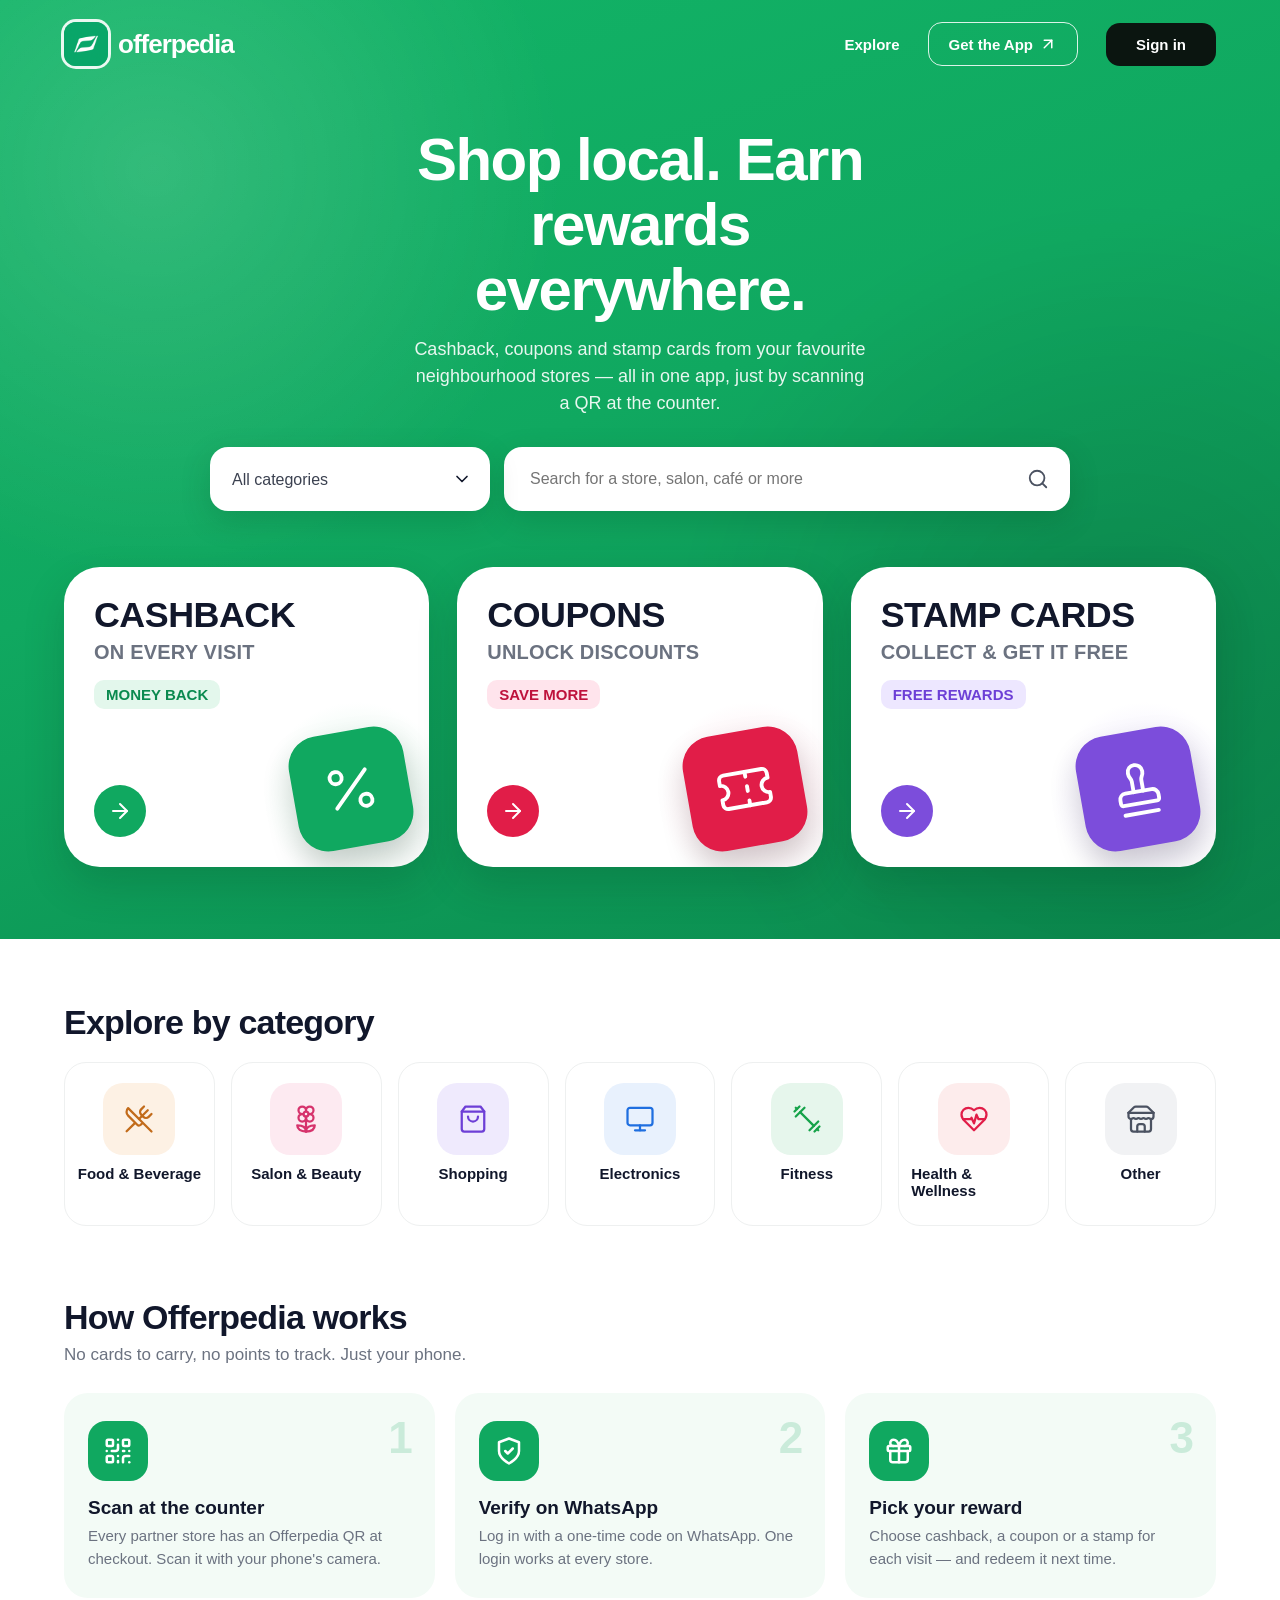
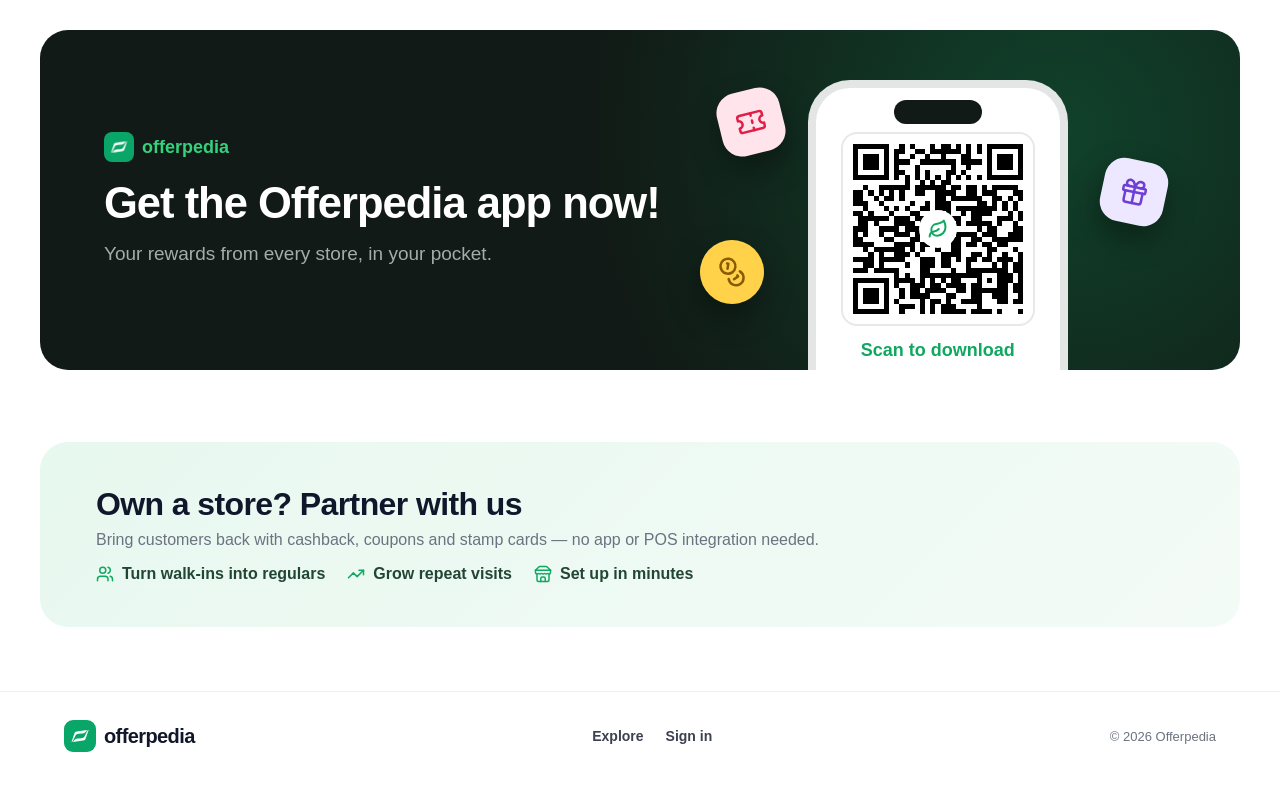
==== index.html @ 9d219d5b "initial commit" ====
<!doctype html>
<html lang="en">
<head>
<meta charset="utf-8" />
<meta name="viewport" content="width=device-width, initial-scale=1" />
<title>Offerpedia — Shop local. Earn rewards everywhere.</title>
<meta name="description" content="Cashback, coupons and stamp cards from your favourite neighbourhood stores — all in one app, just by scanning a QR at the counter." />
<link rel="icon" type="image/png" href="logo.png" />
<!--
  Offerpedia customer landing page — standalone build of the Vue landing view
  (frontend/src/views/landing/LandingView.vue + LandingNav/LandingHero/LandingGetApp).
  Everything is inline except the logo, which is referenced as ./logo.png.

  Live data: when served from the Offerpedia customer host, the page calls the
  same public API as the app (/api/rewards/public/...) for category counts,
  featured stores and the partner sign-up link. Opened on its own, it falls back
  to showing every category and hides the store list.
-->
<style>
/* ---------- base (stand-in for Tailwind preflight + CustomerApp.vue) ---------- */
*, *::before, *::after { box-sizing: border-box; }
html { -webkit-text-size-adjust: 100%; }
body {
  margin: 0; background: #fff; min-height: 100vh;
  font-family: -apple-system, BlinkMacSystemFont, "SF Pro Display", "SF Pro Text", "Inter", "Segoe UI", sans-serif;
  -webkit-font-smoothing: antialiased; -moz-osx-font-smoothing: grayscale;
}
img, svg { display: block; }
button, input, select { font: inherit; }
[hidden] { display: none !important; }

/* ---------- LandingView ---------- */
.landing {
  --brand: #10a860;
  --brand-deep: #0b8a4e;
  --ink: #11172b;
  --muted: #6b7280;
  color: var(--ink);
  background: #fff;
  overflow-x: hidden;
}
.hero {
  background:
    radial-gradient(circle at 12% 18%, rgba(255, 255, 255, 0.14), transparent 30%),
    radial-gradient(circle at 88% 70%, rgba(0, 0, 0, 0.12), transparent 35%),
    linear-gradient(160deg, #12b467 0%, var(--brand) 45%, var(--brand-deep) 100%);
}
.section { max-width: 1200px; margin: 0 auto; padding: 64px 24px 8px; }
.section-head { display: flex; align-items: baseline; justify-content: space-between; gap: 16px; }
.section-title { margin: 0 0 8px; font-size: clamp(24px, 3vw, 34px); font-weight: 800; letter-spacing: -0.8px; }
.section-sub { margin: 0 0 28px; color: var(--muted); font-size: 17px; }
.see-all { display: inline-flex; align-items: center; gap: 4px; color: var(--brand-deep); font-weight: 700; text-decoration: none; white-space: nowrap; }

/* CATEGORIES */
.cat-row { display: grid; grid-template-columns: repeat(auto-fill, minmax(150px, 1fr)); gap: 16px; margin-top: 20px; }
.cat { display: flex; flex-direction: column; align-items: center; gap: 6px; padding: 20px 12px; border-radius: 22px; border: 1px solid #eef0f0; text-decoration: none; color: var(--ink); transition: box-shadow 0.15s ease, transform 0.15s ease; }
.cat:hover { transform: translateY(-2px); box-shadow: 0 12px 30px rgba(0, 0, 0, 0.06); }
.cat-icon { width: 72px; height: 72px; border-radius: 20px; display: grid; place-items: center; margin-bottom: 4px; }
.cat strong { font-size: 15px; }
.cat .cat-count { font-size: 13px; color: var(--muted); }

/* STEPS */
.steps { list-style: none; margin: 0; padding: 0; display: grid; grid-template-columns: repeat(3, 1fr); gap: 20px; }
.step { position: relative; padding: 28px 24px; border-radius: 24px; background: #f3fbf6; }
.step-num { position: absolute; top: 20px; right: 22px; font-size: 44px; font-weight: 900; color: rgba(16, 168, 96, 0.18); }
.step-icon { width: 60px; height: 60px; border-radius: 18px; background: var(--brand); color: white; display: grid; place-items: center; margin-bottom: 16px; }
.step strong { display: block; font-size: 19px; margin-bottom: 6px; }
.step p { margin: 0; color: var(--muted); font-size: 15px; line-height: 1.5; }

/* FEATURED */
.featured { display: grid; grid-template-columns: repeat(auto-fill, minmax(240px, 1fr)); gap: 18px; margin-top: 20px; }
.vendor { display: block; border-radius: 22px; overflow: hidden; border: 1px solid #eef0f0; cursor: pointer; background: white; color: inherit; text-decoration: none; transition: box-shadow 0.15s ease, transform 0.15s ease; }
.vendor:hover { transform: translateY(-2px); box-shadow: 0 14px 34px rgba(0, 0, 0, 0.08); }
.vendor-cover { position: relative; aspect-ratio: 16 / 7; }
.vendor-logo { position: absolute; left: 14px; bottom: -22px; width: 52px; height: 52px; font-size: 17px; border-radius: 50%; border: 2px solid #fff; display: grid; place-items: center; overflow: hidden; font-weight: 800; letter-spacing: 0.2px; }
.vendor-logo img { width: 100%; height: 100%; object-fit: cover; }
.vendor-body { display: flex; flex-direction: column; gap: 3px; padding: 30px 16px 16px; }
.vendor-body strong { font-size: 16px; }
.muted { font-size: 13px; color: var(--muted); }
.earn { margin-top: 6px; font-size: 13px; font-weight: 700; color: var(--brand-deep); }

/* PARTNER */
.partner { padding: 0 24px; margin-bottom: 64px; }
.partner-inner {
  max-width: 1200px; margin: 0 auto; padding: 44px 56px; border-radius: 28px;
  background: linear-gradient(135deg, #e7f8ef 0%, #f4fbf7 100%);
  display: flex; align-items: center; justify-content: space-between; gap: 24px;
}
.partner h2 { margin: 0 0 8px; font-size: clamp(24px, 2.8vw, 32px); font-weight: 800; letter-spacing: -0.6px; }
.partner p { margin: 0 0 16px; color: var(--muted); font-size: 16px; }
.perks { list-style: none; margin: 0; padding: 0; display: flex; flex-wrap: wrap; gap: 10px 22px; }
.perks li { display: inline-flex; align-items: center; gap: 8px; font-weight: 600; color: #214634; }
.perks svg { color: var(--brand); }
.partner-btn { flex-shrink: 0; display: inline-flex; align-items: center; gap: 8px; padding: 16px 28px; border-radius: 14px; background: #0b1510; color: white; font-weight: 800; text-decoration: none; }

/* FOOTER */
.footer { border-top: 1px solid #eef0f0; }
.footer-inner { max-width: 1200px; margin: 0 auto; padding: 28px 24px 36px; display: flex; align-items: center; justify-content: space-between; gap: 16px; flex-wrap: wrap; }
.footer-brand { display: inline-flex; align-items: center; gap: 8px; font-size: 20px; font-weight: 800; letter-spacing: -0.6px; }
.footer-brand img { width: 32px; height: 32px; border-radius: 9px; }
.footer-links { display: flex; gap: 22px; }
.footer-links a { color: #3b4150; text-decoration: none; font-weight: 600; font-size: 14px; }
.copyright { color: var(--muted); font-size: 13px; }

@media (max-width: 900px) {
  .section { padding: 44px 16px 4px; }
  .steps { grid-template-columns: 1fr; }
  .partner { padding: 0 16px; margin-bottom: 44px; }
  .partner-inner { flex-direction: column; align-items: flex-start; padding: 32px 24px; }
  .footer-inner { flex-direction: column; align-items: flex-start; padding: 24px 16px 32px; }
}

/* ---------- LandingNav ---------- */
.nav {
  display: flex; align-items: center; justify-content: space-between; gap: 16px;
  max-width: 1200px; margin: 0 auto; padding: 22px 24px;
}
.brand { display: flex; align-items: center; gap: 10px; text-decoration: none; color: white; }
.brand-logo { width: 44px; height: 44px; border-radius: 12px; box-shadow: 0 0 0 3px rgba(255, 255, 255, 0.9); }
.brand-name { font-size: 26px; font-weight: 800; letter-spacing: -1px; }
.nav-actions { display: flex; align-items: center; gap: 28px; }
.nav-link { color: white; font-size: 15px; font-weight: 700; text-decoration: none; white-space: nowrap; }
.nav-link:hover { text-decoration: underline; text-underline-offset: 4px; }
.btn-outline {
  display: inline-flex; align-items: center; gap: 6px; padding: 12px 20px; border-radius: 14px;
  border: 1.5px solid rgba(255, 255, 255, 0.85); background: transparent; color: white;
  font-size: 15px; font-weight: 700; cursor: pointer; white-space: nowrap;
}
.btn-outline:hover { background: rgba(255, 255, 255, 0.1); }
.btn-dark {
  padding: 13px 30px; border-radius: 14px; background: #0b1510; color: white;
  font-size: 15px; font-weight: 700; text-decoration: none; white-space: nowrap;
}
.btn-dark:hover { background: #000; }
@media (max-width: 860px) {
  .hide-sm { display: none; }
  .nav { padding: 16px; }
  .brand-name { font-size: 22px; }
  .brand-logo { width: 38px; height: 38px; }
  .btn-dark { padding: 11px 20px; }
}

/* ---------- LandingHero ---------- */
.hero-body { position: relative; max-width: 1200px; margin: 0 auto; padding: 40px 24px 72px; text-align: center; }
.hero-body h1 {
  position: relative; z-index: 2; margin: 0 auto 14px; max-width: 16ch;
  color: white; font-size: clamp(32px, 5vw, 60px); line-height: 1.08; font-weight: 800; letter-spacing: -1.5px;
}
.hero-sub { position: relative; z-index: 2; margin: 0 auto 30px; max-width: 46ch; color: rgba(255, 255, 255, 0.9); font-size: clamp(15px, 1.6vw, 18px); line-height: 1.5; }
.search-row { position: relative; z-index: 2; display: flex; gap: 14px; max-width: 860px; margin: 0 auto 56px; }
.select-box, .search-box {
  display: flex; align-items: center; height: 64px; border-radius: 18px; background: white;
  border: 2px solid rgba(255, 255, 255, 0.6); box-shadow: 0 10px 30px rgba(0, 60, 30, 0.18);
}
.select-box { position: relative; flex: 0 0 280px; }
.select-box select {
  appearance: none; -webkit-appearance: none; width: 100%; height: 100%; padding: 0 44px 0 20px;
  border: none; background: transparent; font-size: 16px; color: #3b4150; cursor: pointer; outline: none; border-radius: 18px;
}
.chev { position: absolute; right: 16px; pointer-events: none; color: #11172b; }
.search-box { flex: 1; min-width: 0; padding-left: 22px; }
.search-box input { flex: 1; min-width: 0; height: 100%; border: none; outline: none; background: transparent; font-size: 16px; color: #11172b; }
.search-box button { width: 60px; height: 100%; border: none; background: none; color: #4b5261; cursor: pointer; display: grid; place-items: center; }

.cards { position: relative; z-index: 2; display: grid; grid-template-columns: repeat(3, 1fr); gap: 28px; }
.card {
  position: relative; overflow: hidden; display: block; min-height: 300px; padding: 30px 30px 0; border-radius: 36px;
  background: white; text-align: left; text-decoration: none; color: #11172b;
  box-shadow: 0 18px 40px rgba(0, 50, 25, 0.18); transition: transform 0.18s ease, box-shadow 0.18s ease;
}
.card:hover { transform: translateY(-4px); box-shadow: 0 24px 50px rgba(0, 50, 25, 0.24); }
.card-text { position: relative; z-index: 2; }
.card h2 { margin: 0; font-size: clamp(26px, 2.8vw, 36px); font-weight: 900; letter-spacing: -0.5px; line-height: 1.05; }
.card p { margin: 6px 0 16px; font-size: clamp(15px, 1.6vw, 20px); font-weight: 700; color: #6b7280; text-transform: uppercase; letter-spacing: 0.2px; }
.card-badge { display: inline-block; padding: 6px 12px; border-radius: 10px; font-size: 15px; font-weight: 800; }
.card-arrow {
  position: absolute; left: 30px; bottom: 30px; z-index: 2; width: 52px; height: 52px; border-radius: 50%;
  display: grid; place-items: center; color: white;
}
.card-art { position: absolute; right: -24px; bottom: -24px; width: 190px; height: 190px; }
.blob { position: absolute; inset: 0; border-radius: 50%; opacity: 0.55; }
.art-disc {
  position: absolute; right: 44px; bottom: 44px; width: 116px; height: 116px; border-radius: 30px; transform: rotate(-10deg);
  display: grid; place-items: center; color: white; box-shadow: 0 16px 30px rgba(0, 0, 0, 0.18);
}
.green .card-badge { background: #e3f7ec; color: #0a8a4f; }
.green .card-arrow, .green .art-disc { background: #10a860; }
.green .blob { background: radial-gradient(circle, #bdecd3, transparent 70%); }
.rose .card-badge { background: #ffe4ec; color: #be123c; }
.rose .card-arrow, .rose .art-disc { background: #e11d48; }
.rose .blob { background: radial-gradient(circle, #fbc9d7, transparent 70%); }
.violet .card-badge { background: #ede7ff; color: #6d3fd6; }
.violet .card-arrow, .violet .art-disc { background: #7c4ddb; }
.violet .blob { background: radial-gradient(circle, #d9ccfb, transparent 70%); }

.art { position: absolute; top: 20px; width: 230px; height: 460px; z-index: 1; pointer-events: none; }
.art-left { left: -150px; }
.art-right { right: -150px; }
.sticker { position: absolute; display: grid; place-items: center; background: white; box-shadow: 0 18px 36px rgba(0, 40, 20, 0.28); }
.ticket { top: 20px; left: 30px; width: 170px; height: 92px; border-radius: 18px; transform: rotate(-14deg); color: #e11d48; gap: 2px; }
.ticket span { font-size: 18px; font-weight: 900; }
.coin { top: 170px; left: 120px; width: 96px; height: 96px; border-radius: 50%; background: #ffd24a; color: #8a5a00; border: 6px solid #ffe79a; transform: rotate(12deg); }
.bag { top: 290px; left: 10px; width: 120px; height: 120px; border-radius: 30px; color: #10a860; transform: rotate(8deg); }
.stampcard { top: 40px; right: 40px; width: 176px; padding: 14px; border-radius: 20px; transform: rotate(12deg); gap: 8px; color: #5b21b6; }
.stampcard .dots { display: grid; grid-template-columns: repeat(3, 1fr); gap: 8px; }
.stampcard .dots span { width: 34px; height: 34px; border-radius: 50%; border: 2px solid #d8b4fe; display: grid; place-items: center; color: white; }
.stampcard .dots span.on { background: #8b5cf6; border-color: #8b5cf6; }
.gift { top: 210px; right: 120px; width: 110px; height: 110px; border-radius: 50%; color: #e11d48; transform: rotate(-10deg); }
.pct { top: 330px; right: 20px; width: 88px; height: 88px; border-radius: 24px; background: #0b1510; color: #4ade80; transform: rotate(14deg); }
@media (min-width: 1500px) {
  .art-left { left: -210px; }
  .art-right { right: -210px; }
}
@media (max-width: 1360px) { .art { display: none; } }
@media (max-width: 900px) {
  .search-row { flex-direction: column; gap: 10px; margin-bottom: 36px; }
  .select-box, .search-box { flex: 0 0 56px; height: 56px; }
  .cards { grid-template-columns: 1fr; gap: 16px; }
  .card { min-height: 210px; border-radius: 28px; padding: 24px 24px 0; }
  .card-arrow { left: 24px; bottom: 24px; width: 46px; height: 46px; }
  .card-art { width: 160px; height: 160px; }
  .art-disc { width: 96px; height: 96px; right: 36px; bottom: 36px; border-radius: 24px; }
}
@media (max-width: 480px) { .hero-body { padding: 20px 16px 48px; } }

/* ---------- LandingGetApp ---------- */
.band { padding: 0 24px; margin: 24px 0 72px; }
.band-inner {
  position: relative; overflow: hidden; max-width: 1200px; margin: 0 auto; min-height: 340px; border-radius: 28px;
  background: radial-gradient(circle at 85% 30%, rgba(16, 168, 96, 0.28), transparent 45%), #111a16;
  display: grid; grid-template-columns: 1.2fr 1fr; align-items: center; gap: 24px; padding: 0 64px;
}
.copy { padding: 48px 0; }
.mini-brand { display: inline-flex; align-items: center; gap: 8px; color: #34d27f; font-weight: 800; font-size: 18px; margin-bottom: 18px; }
.mini-brand img { width: 30px; height: 30px; border-radius: 8px; }
.band h2 { margin: 0 0 12px; color: white; font-size: clamp(28px, 3.4vw, 44px); font-weight: 800; letter-spacing: -1px; line-height: 1.1; }
.copy p { margin: 0; color: #a4ada8; font-size: clamp(15px, 1.5vw, 19px); line-height: 1.5; }
.app-btn { display: none; }
.phone-area { position: relative; align-self: end; height: 320px; display: flex; justify-content: center; }
.phone {
  position: relative; width: 260px; height: 330px; margin-top: 30px; border-radius: 42px 42px 0 0;
  border: 8px solid #e3e6e4; border-bottom: none; background: white;
  display: flex; flex-direction: column; align-items: center; padding-top: 44px;
}
.notch { position: absolute; top: 12px; width: 88px; height: 24px; border-radius: 14px; background: #111a16; }
.qr-frame { position: relative; padding: 10px; border: 2px solid #e6e9e7; border-radius: 16px; background: white; }
.qr { display: block; width: 170px; height: 170px; }
.qr-logo { position: absolute; inset: 50% auto auto 50%; transform: translate(-50%, -50%); width: 38px; height: 38px; border-radius: 50%; background: white; display: grid; place-items: center; color: #10a860; }
.scan-label { margin-top: 14px; color: #10a860; font-size: 18px; font-weight: 800; }
.float { position: absolute; width: 64px; height: 64px; border-radius: 20px; display: grid; place-items: center; box-shadow: 0 14px 30px rgba(0, 0, 0, 0.35); }
.f1 { left: 4%; top: 40px; background: #ffe4ec; color: #e11d48; transform: rotate(-14deg); }
.f2 { left: 0; top: 190px; background: #ffd24a; color: #8a5a00; border-radius: 50%; transform: rotate(10deg); }
.f3 { right: 2%; top: 110px; background: #ede7ff; color: #6d3fd6; transform: rotate(12deg); }
@media (max-width: 900px) {
  .band { padding: 0 16px; margin-bottom: 48px; }
  .band-inner { grid-template-columns: 1fr; padding: 0 24px; text-align: center; }
  .copy { padding: 40px 0 36px; }
  .phone-area { display: none; }
  .app-btn {
    display: inline-flex; align-items: center; gap: 8px; margin-top: 22px; padding: 14px 26px; border-radius: 14px;
    background: #10a860; color: white; font-weight: 800; text-decoration: none;
  }
}
</style>
</head>
<body>
<div class="landing">
  <header class="hero">
    <!-- LandingNav -->
    <nav class="nav">
      <a href="/" class="brand" aria-label="Offerpedia home">
        <img src="logo.png" alt="" class="brand-logo" />
        <span class="brand-name">offerpedia</span>
      </a>
      <div class="nav-actions">
        <a href="/rewards/explore" class="nav-link hide-sm">Explore</a>
        <a href="#" class="nav-link hide-sm" data-signup hidden>Partner with us</a>
        <button type="button" class="btn-outline hide-sm" id="get-app-btn">Get the App <svg xmlns="http://www.w3.org/2000/svg" width="18" height="18" viewBox="0 0 24 24" fill="none" stroke="currentColor" stroke-width="2" stroke-linecap="round" stroke-linejoin="round" aria-hidden="true"><path d="M7 7h10v10"/><path d="M7 17 17 7"/></svg></button>
        <a href="/rewards/login?redirect=%2Frewards%2Fme" class="btn-dark">Sign in</a>
      </div>
    </nav>

    <!-- LandingHero -->
    <section class="hero-body">
      <div class="art art-left" aria-hidden="true">
        <div class="sticker ticket"><svg xmlns="http://www.w3.org/2000/svg" width="44" height="44" viewBox="0 0 24 24" fill="none" stroke="currentColor" stroke-width="2" stroke-linecap="round" stroke-linejoin="round" aria-hidden="true"><path d="M2 9a3 3 0 0 1 0 6v2a2 2 0 0 0 2 2h16a2 2 0 0 0 2-2v-2a3 3 0 0 1 0-6V7a2 2 0 0 0-2-2H4a2 2 0 0 0-2 2Z"/><path d="M13 5v2"/><path d="M13 17v2"/><path d="M13 11v2"/></svg><span>₹100 OFF</span></div>
        <div class="sticker coin"><svg xmlns="http://www.w3.org/2000/svg" width="46" height="46" viewBox="0 0 24 24" fill="none" stroke="currentColor" stroke-width="2" stroke-linecap="round" stroke-linejoin="round" aria-hidden="true"><circle cx="8" cy="8" r="6"/><path d="M18.09 10.37A6 6 0 1 1 10.34 18"/><path d="M7 6h1v4"/><path d="m16.71 13.88.7.71-2.82 2.82"/></svg></div>
        <div class="sticker bag"><svg xmlns="http://www.w3.org/2000/svg" width="54" height="54" viewBox="0 0 24 24" fill="none" stroke="currentColor" stroke-width="2" stroke-linecap="round" stroke-linejoin="round" aria-hidden="true"><path d="M6 2 3 6v14a2 2 0 0 0 2 2h14a2 2 0 0 0 2-2V6l-3-4Z"/><path d="M3 6h18"/><path d="M16 10a4 4 0 0 1-8 0"/></svg></div>
      </div>
      <div class="art art-right" aria-hidden="true">
        <div class="sticker stampcard">
          <div class="dots">
            <span class="on"><svg xmlns="http://www.w3.org/2000/svg" width="12" height="12" viewBox="0 0 24 24" fill="none" stroke="currentColor" stroke-width="3" stroke-linecap="round" stroke-linejoin="round" aria-hidden="true"><path d="M20 6 9 17l-5-5"/></svg></span><span class="on"><svg xmlns="http://www.w3.org/2000/svg" width="12" height="12" viewBox="0 0 24 24" fill="none" stroke="currentColor" stroke-width="3" stroke-linecap="round" stroke-linejoin="round" aria-hidden="true"><path d="M20 6 9 17l-5-5"/></svg></span><span class="on"><svg xmlns="http://www.w3.org/2000/svg" width="12" height="12" viewBox="0 0 24 24" fill="none" stroke="currentColor" stroke-width="3" stroke-linecap="round" stroke-linejoin="round" aria-hidden="true"><path d="M20 6 9 17l-5-5"/></svg></span>
            <span class="on"><svg xmlns="http://www.w3.org/2000/svg" width="12" height="12" viewBox="0 0 24 24" fill="none" stroke="currentColor" stroke-width="3" stroke-linecap="round" stroke-linejoin="round" aria-hidden="true"><path d="M20 6 9 17l-5-5"/></svg></span><span></span><span></span>
          </div>
          <strong>4 / 6</strong>
        </div>
        <div class="sticker gift"><svg xmlns="http://www.w3.org/2000/svg" width="50" height="50" viewBox="0 0 24 24" fill="none" stroke="currentColor" stroke-width="2" stroke-linecap="round" stroke-linejoin="round" aria-hidden="true"><rect x="3" y="8" width="18" height="4" rx="1"/><path d="M12 8v13"/><path d="M19 12v7a2 2 0 0 1-2 2H7a2 2 0 0 1-2-2v-7"/><path d="M7.5 8a2.5 2.5 0 0 1 0-5A4.8 8 0 0 1 12 8a4.8 8 0 0 1 4.5-5 2.5 2.5 0 0 1 0 5"/></svg></div>
        <div class="sticker pct"><svg xmlns="http://www.w3.org/2000/svg" width="40" height="40" viewBox="0 0 24 24" fill="none" stroke="currentColor" stroke-width="2" stroke-linecap="round" stroke-linejoin="round" aria-hidden="true"><line x1="19" x2="5" y1="5" y2="19"/><circle cx="6.5" cy="6.5" r="2.5"/><circle cx="17.5" cy="17.5" r="2.5"/></svg></div>
      </div>

      <h1>Shop local. Earn rewards everywhere.</h1>
      <p class="hero-sub">Cashback, coupons and stamp cards from your favourite neighbourhood stores — all in one app, just by scanning a QR at the counter.</p>

      <form class="search-row" role="search" action="/rewards/explore" method="get" id="search-form">
        <label class="select-box">
          <select name="category" aria-label="Choose a category">
            <option value="">All categories</option>
            <option value="food">Food &amp; Beverage</option>
            <option value="salon_beauty">Salon &amp; Beauty</option>
            <option value="shopping">Shopping</option>
            <option value="electronics">Electronics</option>
            <option value="fitness">Fitness</option>
            <option value="health">Health &amp; Wellness</option>
            <option value="other">Other</option>
          </select>
          <span class="chev"><svg xmlns="http://www.w3.org/2000/svg" width="20" height="20" viewBox="0 0 24 24" fill="none" stroke="currentColor" stroke-width="2" stroke-linecap="round" stroke-linejoin="round" aria-hidden="true"><path d="m6 9 6 6 6-6"/></svg></span>
        </label>
        <label class="search-box">
          <input name="q" type="search" placeholder="Search for a store, salon, café or more" aria-label="Search for a store, salon, café or more" />
          <button type="submit" aria-label="Search"><svg xmlns="http://www.w3.org/2000/svg" width="22" height="22" viewBox="0 0 24 24" fill="none" stroke="currentColor" stroke-width="2" stroke-linecap="round" stroke-linejoin="round" aria-hidden="true"><circle cx="11" cy="11" r="8"/><path d="m21 21-4.3-4.3"/></svg></button>
        </label>
      </form>

      <div class="cards">
        <a href="/rewards/explore" class="card green">
          <div class="card-text">
            <h2>CASHBACK</h2>
            <p>On every visit</p>
            <span class="card-badge">MONEY BACK</span>
          </div>
          <span class="card-arrow"><svg xmlns="http://www.w3.org/2000/svg" width="24" height="24" viewBox="0 0 24 24" fill="none" stroke="currentColor" stroke-width="2" stroke-linecap="round" stroke-linejoin="round" aria-hidden="true"><path d="M5 12h14"/><path d="m12 5 7 7-7 7"/></svg></span>
          <div class="card-art" aria-hidden="true"><div class="blob"></div><div class="art-disc"><svg xmlns="http://www.w3.org/2000/svg" width="58" height="58" viewBox="0 0 24 24" fill="none" stroke="currentColor" stroke-width="1.6" stroke-linecap="round" stroke-linejoin="round" aria-hidden="true"><line x1="19" x2="5" y1="5" y2="19"/><circle cx="6.5" cy="6.5" r="2.5"/><circle cx="17.5" cy="17.5" r="2.5"/></svg></div></div>
        </a>
        <a href="/rewards/explore" class="card rose">
          <div class="card-text">
            <h2>COUPONS</h2>
            <p>Unlock discounts</p>
            <span class="card-badge">SAVE MORE</span>
          </div>
          <span class="card-arrow"><svg xmlns="http://www.w3.org/2000/svg" width="24" height="24" viewBox="0 0 24 24" fill="none" stroke="currentColor" stroke-width="2" stroke-linecap="round" stroke-linejoin="round" aria-hidden="true"><path d="M5 12h14"/><path d="m12 5 7 7-7 7"/></svg></span>
          <div class="card-art" aria-hidden="true"><div class="blob"></div><div class="art-disc"><svg xmlns="http://www.w3.org/2000/svg" width="58" height="58" viewBox="0 0 24 24" fill="none" stroke="currentColor" stroke-width="1.6" stroke-linecap="round" stroke-linejoin="round" aria-hidden="true"><path d="M2 9a3 3 0 0 1 0 6v2a2 2 0 0 0 2 2h16a2 2 0 0 0 2-2v-2a3 3 0 0 1 0-6V7a2 2 0 0 0-2-2H4a2 2 0 0 0-2 2Z"/><path d="M13 5v2"/><path d="M13 17v2"/><path d="M13 11v2"/></svg></div></div>
        </a>
        <a href="/rewards/explore" class="card violet">
          <div class="card-text">
            <h2>STAMP CARDS</h2>
            <p>Collect &amp; get it free</p>
            <span class="card-badge">FREE REWARDS</span>
          </div>
          <span class="card-arrow"><svg xmlns="http://www.w3.org/2000/svg" width="24" height="24" viewBox="0 0 24 24" fill="none" stroke="currentColor" stroke-width="2" stroke-linecap="round" stroke-linejoin="round" aria-hidden="true"><path d="M5 12h14"/><path d="m12 5 7 7-7 7"/></svg></span>
          <div class="card-art" aria-hidden="true"><div class="blob"></div><div class="art-disc"><svg xmlns="http://www.w3.org/2000/svg" width="58" height="58" viewBox="0 0 24 24" fill="none" stroke="currentColor" stroke-width="1.6" stroke-linecap="round" stroke-linejoin="round" aria-hidden="true"><path d="M5 22h14"/><path d="M19.27 13.73A2.5 2.5 0 0 0 17.5 13h-11A2.5 2.5 0 0 0 4 15.5V17a1 1 0 0 0 1 1h14a1 1 0 0 0 1-1v-1.5c0-.66-.26-1.3-.73-1.77Z"/><path d="M14 13V8.5C14 7 15 7 15 5a3 3 0 0 0-3-3c-1.66 0-3 1-3 3s1 2 1 3.5V13"/></svg></div></div>
        </a>
      </div>
    </section>
  </header>

  <!-- Categories -->
  <section class="section" id="cat-section">
    <h2 class="section-title">Explore by category</h2>
    <div class="cat-row" id="cat-row">
      <a href="/rewards/explore?category=food" class="cat" data-cat="food"><span class="cat-icon" style="background:#fdf1e4;color:#c26b1a"><svg xmlns="http://www.w3.org/2000/svg" width="30" height="30" viewBox="0 0 24 24" fill="none" stroke="currentColor" stroke-width="1.8" stroke-linecap="round" stroke-linejoin="round" aria-hidden="true"><path d="m16 2-2.3 2.3a3 3 0 0 0 0 4.2l1.8 1.8a3 3 0 0 0 4.2 0L22 8"/><path d="M15 15 3.3 3.3a4.2 4.2 0 0 0 0 6l7.3 7.3c.7.7 2 .7 2.8 0L15 15Zm0 0 7 7"/><path d="m2.1 21.8 6.4-6.3"/><path d="m19 5-7 7"/></svg></span><strong>Food &amp; Beverage</strong><span class="cat-count"></span></a>
      <a href="/rewards/explore?category=salon_beauty" class="cat" data-cat="salon_beauty"><span class="cat-icon" style="background:#fdeaf1;color:#d6336c"><svg xmlns="http://www.w3.org/2000/svg" width="30" height="30" viewBox="0 0 24 24" fill="none" stroke="currentColor" stroke-width="1.8" stroke-linecap="round" stroke-linejoin="round" aria-hidden="true"><path d="M12 5a3 3 0 1 1 3 3m-3-3a3 3 0 1 0-3 3m3-3v1M9 8a3 3 0 1 0 3 3M9 8h1m5 0a3 3 0 1 1-3 3m3-3h-1m-2 3v-1"/><circle cx="12" cy="8" r="2"/><path d="M12 10v12"/><path d="M12 22c4.2 0 7-1.667 7-5-4.2 0-7 1.667-7 5Z"/><path d="M12 22c-4.2 0-7-1.667-7-5 4.2 0 7 1.667 7 5Z"/></svg></span><strong>Salon &amp; Beauty</strong><span class="cat-count"></span></a>
      <a href="/rewards/explore?category=shopping" class="cat" data-cat="shopping"><span class="cat-icon" style="background:#efeafd;color:#6d3fd6"><svg xmlns="http://www.w3.org/2000/svg" width="30" height="30" viewBox="0 0 24 24" fill="none" stroke="currentColor" stroke-width="1.8" stroke-linecap="round" stroke-linejoin="round" aria-hidden="true"><path d="M6 2 3 6v14a2 2 0 0 0 2 2h14a2 2 0 0 0 2-2V6l-3-4Z"/><path d="M3 6h18"/><path d="M16 10a4 4 0 0 1-8 0"/></svg></span><strong>Shopping</strong><span class="cat-count"></span></a>
      <a href="/rewards/explore?category=electronics" class="cat" data-cat="electronics"><span class="cat-icon" style="background:#e8f1fd;color:#1f6fe0"><svg xmlns="http://www.w3.org/2000/svg" width="30" height="30" viewBox="0 0 24 24" fill="none" stroke="currentColor" stroke-width="1.8" stroke-linecap="round" stroke-linejoin="round" aria-hidden="true"><rect width="20" height="14" x="2" y="3" rx="2"/><line x1="8" x2="16" y1="21" y2="21"/><line x1="12" x2="12" y1="17" y2="21"/></svg></span><strong>Electronics</strong><span class="cat-count"></span></a>
      <a href="/rewards/explore?category=fitness" class="cat" data-cat="fitness"><span class="cat-icon" style="background:#e6f6ec;color:#16a34a"><svg xmlns="http://www.w3.org/2000/svg" width="30" height="30" viewBox="0 0 24 24" fill="none" stroke="currentColor" stroke-width="1.8" stroke-linecap="round" stroke-linejoin="round" aria-hidden="true"><path d="m6.5 6.5 11 11"/><path d="m21 21-1-1"/><path d="m3 3 1 1"/><path d="m18 22 4-4"/><path d="m2 6 4-4"/><path d="m3 10 7-7"/><path d="m14 21 7-7"/></svg></span><strong>Fitness</strong><span class="cat-count"></span></a>
      <a href="/rewards/explore?category=health" class="cat" data-cat="health"><span class="cat-icon" style="background:#fdecec;color:#e11d48"><svg xmlns="http://www.w3.org/2000/svg" width="30" height="30" viewBox="0 0 24 24" fill="none" stroke="currentColor" stroke-width="1.8" stroke-linecap="round" stroke-linejoin="round" aria-hidden="true"><path d="M19 14c1.49-1.46 3-3.21 3-5.5A5.5 5.5 0 0 0 16.5 3c-1.76 0-3 .5-4.5 2-1.5-1.5-2.74-2-4.5-2A5.5 5.5 0 0 0 2 8.5c0 2.3 1.5 4.05 3 5.5l7 7Z"/><path d="M3.22 12H9.5l.5-1 2 4.5 2-7 1.5 3.5h5.27"/></svg></span><strong>Health &amp; Wellness</strong><span class="cat-count"></span></a>
      <a href="/rewards/explore?category=other" class="cat" data-cat="other"><span class="cat-icon" style="background:#f1f2f4;color:#4b5261"><svg xmlns="http://www.w3.org/2000/svg" width="30" height="30" viewBox="0 0 24 24" fill="none" stroke="currentColor" stroke-width="1.8" stroke-linecap="round" stroke-linejoin="round" aria-hidden="true"><path d="m2 7 4.41-4.41A2 2 0 0 1 7.83 2h8.34a2 2 0 0 1 1.42.59L22 7"/><path d="M4 12v8a2 2 0 0 0 2 2h12a2 2 0 0 0 2-2v-8"/><path d="M15 22v-4a2 2 0 0 0-2-2h-2a2 2 0 0 0-2 2v4"/><path d="M2 7h20"/><path d="M22 7v3a2 2 0 0 1-2 2v0a2.7 2.7 0 0 1-1.59-.63.7.7 0 0 0-.82 0A2.7 2.7 0 0 1 16 12a2.7 2.7 0 0 1-1.59-.63.7.7 0 0 0-.82 0A2.7 2.7 0 0 1 12 12a2.7 2.7 0 0 1-1.59-.63.7.7 0 0 0-.82 0A2.7 2.7 0 0 1 8 12a2.7 2.7 0 0 1-1.59-.63.7.7 0 0 0-.82 0A2.7 2.7 0 0 1 4 12v0a2 2 0 0 1-2-2V7"/></svg></span><strong>Other</strong><span class="cat-count"></span></a>
    </div>
  </section>

  <!-- How it works -->
  <section class="section">
    <h2 class="section-title">How Offerpedia works</h2>
    <p class="section-sub">No cards to carry, no points to track. Just your phone.</p>
    <ol class="steps">
      <li class="step">
        <span class="step-num">1</span>
        <span class="step-icon"><svg xmlns="http://www.w3.org/2000/svg" width="30" height="30" viewBox="0 0 24 24" fill="none" stroke="currentColor" stroke-width="2" stroke-linecap="round" stroke-linejoin="round" aria-hidden="true"><rect width="5" height="5" x="3" y="3" rx="1"/><rect width="5" height="5" x="16" y="3" rx="1"/><rect width="5" height="5" x="3" y="16" rx="1"/><path d="M21 16h-3a2 2 0 0 0-2 2v3"/><path d="M21 21v.01"/><path d="M12 7v3a2 2 0 0 1-2 2H7"/><path d="M3 12h.01"/><path d="M12 3h.01"/><path d="M12 16v.01"/><path d="M16 12h1"/><path d="M21 12v.01"/><path d="M12 21v-1"/></svg></span>
        <strong>Scan at the counter</strong>
        <p>Every partner store has an Offerpedia QR at checkout. Scan it with your phone's camera.</p>
      </li>
      <li class="step">
        <span class="step-num">2</span>
        <span class="step-icon"><svg xmlns="http://www.w3.org/2000/svg" width="30" height="30" viewBox="0 0 24 24" fill="none" stroke="currentColor" stroke-width="2" stroke-linecap="round" stroke-linejoin="round" aria-hidden="true"><path d="M12 22s8-4 8-10V5l-8-3-8 3v7c0 6 8 10 8 10"/><path d="m9 12 2 2 4-4"/></svg></span>
        <strong>Verify on WhatsApp</strong>
        <p>Log in with a one-time code on WhatsApp. One login works at every store.</p>
      </li>
      <li class="step">
        <span class="step-num">3</span>
        <span class="step-icon"><svg xmlns="http://www.w3.org/2000/svg" width="30" height="30" viewBox="0 0 24 24" fill="none" stroke="currentColor" stroke-width="2" stroke-linecap="round" stroke-linejoin="round" aria-hidden="true"><rect x="3" y="8" width="18" height="4" rx="1"/><path d="M12 8v13"/><path d="M19 12v7a2 2 0 0 1-2 2H7a2 2 0 0 1-2-2v-7"/><path d="M7.5 8a2.5 2.5 0 0 1 0-5A4.8 8 0 0 1 12 8a4.8 8 0 0 1 4.5-5 2.5 2.5 0 0 1 0 5"/></svg></span>
        <strong>Pick your reward</strong>
        <p>Choose cashback, a coupon or a stamp for each visit — and redeem it next time.</p>
      </li>
    </ol>
  </section>

  <!-- Featured businesses (filled from the API when available) -->
  <section class="section" id="featured-section" hidden>
    <div class="section-head">
      <h2 class="section-title">Stores on Offerpedia</h2>
      <a href="/rewards/explore" class="see-all">See all <svg xmlns="http://www.w3.org/2000/svg" width="16" height="16" viewBox="0 0 24 24" fill="none" stroke="currentColor" stroke-width="2" stroke-linecap="round" stroke-linejoin="round" aria-hidden="true"><path d="M5 12h14"/><path d="m12 5 7 7-7 7"/></svg></a>
    </div>
    <div class="featured" id="featured"></div>
  </section>

  <!-- LandingGetApp -->
  <section id="get-app" class="band">
    <div class="band-inner">
      <div class="copy">
        <div class="mini-brand"><img src="logo.png" alt="" /> offerpedia</div>
        <h2>Get the Offerpedia app now!</h2>
        <p>Your rewards from every store, in your pocket.</p>
        <a href="/app" class="app-btn"><svg xmlns="http://www.w3.org/2000/svg" width="18" height="18" viewBox="0 0 24 24" fill="none" stroke="currentColor" stroke-width="2" stroke-linecap="round" stroke-linejoin="round" aria-hidden="true"><path d="M21 15v4a2 2 0 0 1-2 2H5a2 2 0 0 1-2-2v-4"/><polyline points="7 10 12 15 17 10"/><line x1="12" x2="12" y1="15" y2="3"/></svg> Get the App</a>
      </div>
      <div class="phone-area">
        <div class="float f1" aria-hidden="true"><svg xmlns="http://www.w3.org/2000/svg" width="30" height="30" viewBox="0 0 24 24" fill="none" stroke="currentColor" stroke-width="2" stroke-linecap="round" stroke-linejoin="round" aria-hidden="true"><path d="M2 9a3 3 0 0 1 0 6v2a2 2 0 0 0 2 2h16a2 2 0 0 0 2-2v-2a3 3 0 0 1 0-6V7a2 2 0 0 0-2-2H4a2 2 0 0 0-2 2Z"/><path d="M13 5v2"/><path d="M13 17v2"/><path d="M13 11v2"/></svg></div>
        <div class="float f2" aria-hidden="true"><svg xmlns="http://www.w3.org/2000/svg" width="30" height="30" viewBox="0 0 24 24" fill="none" stroke="currentColor" stroke-width="2" stroke-linecap="round" stroke-linejoin="round" aria-hidden="true"><circle cx="8" cy="8" r="6"/><path d="M18.09 10.37A6 6 0 1 1 10.34 18"/><path d="M7 6h1v4"/><path d="m16.71 13.88.7.71-2.82 2.82"/></svg></div>
        <div class="float f3" aria-hidden="true"><svg xmlns="http://www.w3.org/2000/svg" width="30" height="30" viewBox="0 0 24 24" fill="none" stroke="currentColor" stroke-width="2" stroke-linecap="round" stroke-linejoin="round" aria-hidden="true"><rect x="3" y="8" width="18" height="4" rx="1"/><path d="M12 8v13"/><path d="M19 12v7a2 2 0 0 1-2 2H7a2 2 0 0 1-2-2v-7"/><path d="M7.5 8a2.5 2.5 0 0 1 0-5A4.8 8 0 0 1 12 8a4.8 8 0 0 1 4.5-5 2.5 2.5 0 0 1 0 5"/></svg></div>
        <div class="phone">
          <div class="notch"></div>
          <div class="qr-frame">
            <svg class="qr" id="qr" viewBox="0 0 1 1" role="img" aria-label="QR code to download the Offerpedia app"></svg>
            <div class="qr-logo"><svg xmlns="http://www.w3.org/2000/svg" width="20" height="20" viewBox="0 0 24 24" fill="none" stroke="currentColor" stroke-width="2.4" stroke-linecap="round" stroke-linejoin="round" aria-hidden="true"><path d="M11 20A7 7 0 0 1 9.8 6.1C15.5 5 17 4.48 19 2c1 2 2 4.18 2 8 0 5.5-4.78 10-10 10Z"/><path d="M2 21c0-3 1.85-5.36 5.08-6C9.5 14.52 12 13 13 12"/></svg></div>
          </div>
          <span class="scan-label">Scan to download</span>
        </div>
      </div>
    </div>
  </section>

  <!-- Partner band -->
  <section class="partner">
    <div class="partner-inner">
      <div class="partner-copy">
        <h2>Own a store? Partner with us</h2>
        <p>Bring customers back with cashback, coupons and stamp cards — no app or POS integration needed.</p>
        <ul class="perks">
          <li><svg xmlns="http://www.w3.org/2000/svg" width="18" height="18" viewBox="0 0 24 24" fill="none" stroke="currentColor" stroke-width="2" stroke-linecap="round" stroke-linejoin="round" aria-hidden="true"><path d="M16 21v-2a4 4 0 0 0-4-4H6a4 4 0 0 0-4 4v2"/><circle cx="9" cy="7" r="4"/><path d="M22 21v-2a4 4 0 0 0-3-3.87"/><path d="M16 3.13a4 4 0 0 1 0 7.75"/></svg> Turn walk-ins into regulars</li>
          <li><svg xmlns="http://www.w3.org/2000/svg" width="18" height="18" viewBox="0 0 24 24" fill="none" stroke="currentColor" stroke-width="2" stroke-linecap="round" stroke-linejoin="round" aria-hidden="true"><polyline points="22 7 13.5 15.5 8.5 10.5 2 17"/><polyline points="16 7 22 7 22 13"/></svg> Grow repeat visits</li>
          <li><svg xmlns="http://www.w3.org/2000/svg" width="18" height="18" viewBox="0 0 24 24" fill="none" stroke="currentColor" stroke-width="2" stroke-linecap="round" stroke-linejoin="round" aria-hidden="true"><path d="m2 7 4.41-4.41A2 2 0 0 1 7.83 2h8.34a2 2 0 0 1 1.42.59L22 7"/><path d="M4 12v8a2 2 0 0 0 2 2h12a2 2 0 0 0 2-2v-8"/><path d="M15 22v-4a2 2 0 0 0-2-2h-2a2 2 0 0 0-2 2v4"/><path d="M2 7h20"/><path d="M22 7v3a2 2 0 0 1-2 2v0a2.7 2.7 0 0 1-1.59-.63.7.7 0 0 0-.82 0A2.7 2.7 0 0 1 16 12a2.7 2.7 0 0 1-1.59-.63.7.7 0 0 0-.82 0A2.7 2.7 0 0 1 12 12a2.7 2.7 0 0 1-1.59-.63.7.7 0 0 0-.82 0A2.7 2.7 0 0 1 8 12a2.7 2.7 0 0 1-1.59-.63.7.7 0 0 0-.82 0A2.7 2.7 0 0 1 4 12v0a2 2 0 0 1-2-2V7"/></svg> Set up in minutes</li>
        </ul>
      </div>
      <a href="#" class="partner-btn" data-signup hidden>Partner with us <svg xmlns="http://www.w3.org/2000/svg" width="18" height="18" viewBox="0 0 24 24" fill="none" stroke="currentColor" stroke-width="2" stroke-linecap="round" stroke-linejoin="round" aria-hidden="true"><path d="M5 12h14"/><path d="m12 5 7 7-7 7"/></svg></a>
    </div>
  </section>

  <footer class="footer">
    <div class="footer-inner">
      <div class="footer-brand"><img src="logo.png" alt="" /> offerpedia</div>
      <nav class="footer-links">
        <a href="/rewards/explore">Explore</a>
        <a href="/rewards/login?redirect=%2Frewards%2Fme">Sign in</a>
        <a href="#" data-signup hidden>Partner with us</a>
      </nav>
      <span class="copyright">© <span id="year"></span> Offerpedia</span>
    </div>
  </footer>
</div>

<script>
/* QR encoder — qrcodegen (Project Nayuki, MIT), as bundled by qrcode.vue */
var qrcodegen;
(function (qrcodegen) {
    var QrCode =  (function () {
        function QrCode(
        version, 
        errorCorrectionLevel, dataCodewords, msk) {
            this.version = version;
            this.errorCorrectionLevel = errorCorrectionLevel;
            this.modules = [];
            this.isFunction = [];
            if (version < QrCode.MIN_VERSION || version > QrCode.MAX_VERSION)
                throw new RangeError("Version value out of range");
            if (msk < -1 || msk > 7)
                throw new RangeError("Mask value out of range");
            this.size = version * 4 + 17;
            var row = [];
            for (var i = 0; i < this.size; i++)
                row.push(false);
            for (var i = 0; i < this.size; i++) {
                this.modules.push(row.slice()); // Initially all light
                this.isFunction.push(row.slice());
            }
            this.drawFunctionPatterns();
            var allCodewords = this.addEccAndInterleave(dataCodewords);
            this.drawCodewords(allCodewords);
            if (msk == -1) { // Automatically choose best mask
                var minPenalty = 1000000000;
                for (var i = 0; i < 8; i++) {
                    this.applyMask(i);
                    this.drawFormatBits(i);
                    var penalty = this.getPenaltyScore();
                    if (penalty < minPenalty) {
                        msk = i;
                        minPenalty = penalty;
                    }
                    this.applyMask(i); // Undoes the mask due to XOR
                }
            }
            assert(0 <= msk && msk <= 7);
            this.mask = msk;
            this.applyMask(msk); // Apply the final choice of mask
            this.drawFormatBits(msk); // Overwrite old format bits
            this.isFunction = [];
        }
        QrCode.encodeText = function (text, ecl) {
            var segs = qrcodegen.QrSegment.makeSegments(text);
            return QrCode.encodeSegments(segs, ecl);
        };
        QrCode.encodeBinary = function (data, ecl) {
            var seg = qrcodegen.QrSegment.makeBytes(data);
            return QrCode.encodeSegments([seg], ecl);
        };
        QrCode.encodeSegments = function (segs, ecl, minVersion, maxVersion, mask, boostEcl) {
            if (minVersion === void 0) { minVersion = 1; }
            if (maxVersion === void 0) { maxVersion = 40; }
            if (mask === void 0) { mask = -1; }
            if (boostEcl === void 0) { boostEcl = true; }
            if (!(QrCode.MIN_VERSION <= minVersion && minVersion <= maxVersion && maxVersion <= QrCode.MAX_VERSION)
                || mask < -1 || mask > 7)
                throw new RangeError("Invalid value");
            var version;
            var dataUsedBits;
            for (version = minVersion;; version++) {
                var dataCapacityBits_1 = QrCode.getNumDataCodewords(version, ecl) * 8; // Number of data bits available
                var usedBits = QrSegment.getTotalBits(segs, version);
                if (usedBits <= dataCapacityBits_1) {
                    dataUsedBits = usedBits;
                    break; // This version number is found to be suitable
                }
                if (version >= maxVersion) // All versions in the range could not fit the given data
                    throw new RangeError("Data too long");
            }
            for (var _i = 0, _a = [QrCode.Ecc.MEDIUM, QrCode.Ecc.QUARTILE, QrCode.Ecc.HIGH]; _i < _a.length; _i++) { // From low to high
                var newEcl = _a[_i];
                if (boostEcl && dataUsedBits <= QrCode.getNumDataCodewords(version, newEcl) * 8)
                    ecl = newEcl;
            }
            var bb = [];
            for (var _b = 0, segs_1 = segs; _b < segs_1.length; _b++) {
                var seg = segs_1[_b];
                appendBits(seg.mode.modeBits, 4, bb);
                appendBits(seg.numChars, seg.mode.numCharCountBits(version), bb);
                for (var _c = 0, _d = seg.getData(); _c < _d.length; _c++) {
                    var b = _d[_c];
                    bb.push(b);
                }
            }
            assert(bb.length == dataUsedBits);
            var dataCapacityBits = QrCode.getNumDataCodewords(version, ecl) * 8;
            assert(bb.length <= dataCapacityBits);
            appendBits(0, Math.min(4, dataCapacityBits - bb.length), bb);
            appendBits(0, (8 - bb.length % 8) % 8, bb);
            assert(bb.length % 8 == 0);
            for (var padByte = 0xEC; bb.length < dataCapacityBits; padByte ^= 0xEC ^ 0x11)
                appendBits(padByte, 8, bb);
            var dataCodewords = [];
            while (dataCodewords.length * 8 < bb.length)
                dataCodewords.push(0);
            bb.forEach(function (b, i) {
                return dataCodewords[i >>> 3] |= b << (7 - (i & 7));
            });
            return new QrCode(version, ecl, dataCodewords, mask);
        };
        QrCode.prototype.getModule = function (x, y) {
            return 0 <= x && x < this.size && 0 <= y && y < this.size && this.modules[y][x];
        };
        QrCode.prototype.getModules = function () {
            return this.modules;
        };
        QrCode.prototype.drawFunctionPatterns = function () {
            for (var i = 0; i < this.size; i++) {
                this.setFunctionModule(6, i, i % 2 == 0);
                this.setFunctionModule(i, 6, i % 2 == 0);
            }
            this.drawFinderPattern(3, 3);
            this.drawFinderPattern(this.size - 4, 3);
            this.drawFinderPattern(3, this.size - 4);
            var alignPatPos = this.getAlignmentPatternPositions();
            var numAlign = alignPatPos.length;
            for (var i = 0; i < numAlign; i++) {
                for (var j = 0; j < numAlign; j++) {
                    if (!(i == 0 && j == 0 || i == 0 && j == numAlign - 1 || i == numAlign - 1 && j == 0))
                        this.drawAlignmentPattern(alignPatPos[i], alignPatPos[j]);
                }
            }
            this.drawFormatBits(0); // Dummy mask value; overwritten later in the constructor
            this.drawVersion();
        };
        QrCode.prototype.drawFormatBits = function (mask) {
            var data = this.errorCorrectionLevel.formatBits << 3 | mask; // errCorrLvl is uint2, mask is uint3
            var rem = data;
            for (var i = 0; i < 10; i++)
                rem = (rem << 1) ^ ((rem >>> 9) * 0x537);
            var bits = (data << 10 | rem) ^ 0x5412; // uint15
            assert(bits >>> 15 == 0);
            for (var i = 0; i <= 5; i++)
                this.setFunctionModule(8, i, getBit(bits, i));
            this.setFunctionModule(8, 7, getBit(bits, 6));
            this.setFunctionModule(8, 8, getBit(bits, 7));
            this.setFunctionModule(7, 8, getBit(bits, 8));
            for (var i = 9; i < 15; i++)
                this.setFunctionModule(14 - i, 8, getBit(bits, i));
            for (var i = 0; i < 8; i++)
                this.setFunctionModule(this.size - 1 - i, 8, getBit(bits, i));
            for (var i = 8; i < 15; i++)
                this.setFunctionModule(8, this.size - 15 + i, getBit(bits, i));
            this.setFunctionModule(8, this.size - 8, true); // Always dark
        };
        QrCode.prototype.drawVersion = function () {
            if (this.version < 7)
                return;
            var rem = this.version; // version is uint6, in the range [7, 40]
            for (var i = 0; i < 12; i++)
                rem = (rem << 1) ^ ((rem >>> 11) * 0x1F25);
            var bits = this.version << 12 | rem; // uint18
            assert(bits >>> 18 == 0);
            for (var i = 0; i < 18; i++) {
                var color = getBit(bits, i);
                var a = this.size - 11 + i % 3;
                var b = Math.floor(i / 3);
                this.setFunctionModule(a, b, color);
                this.setFunctionModule(b, a, color);
            }
        };
        QrCode.prototype.drawFinderPattern = function (x, y) {
            for (var dy = -4; dy <= 4; dy++) {
                for (var dx = -4; dx <= 4; dx++) {
                    var dist = Math.max(Math.abs(dx), Math.abs(dy)); // Chebyshev/infinity norm
                    var xx = x + dx;
                    var yy = y + dy;
                    if (0 <= xx && xx < this.size && 0 <= yy && yy < this.size)
                        this.setFunctionModule(xx, yy, dist != 2 && dist != 4);
                }
            }
        };
        QrCode.prototype.drawAlignmentPattern = function (x, y) {
            for (var dy = -2; dy <= 2; dy++) {
                for (var dx = -2; dx <= 2; dx++)
                    this.setFunctionModule(x + dx, y + dy, Math.max(Math.abs(dx), Math.abs(dy)) != 1);
            }
        };
        QrCode.prototype.setFunctionModule = function (x, y, isDark) {
            this.modules[y][x] = isDark;
            this.isFunction[y][x] = true;
        };
        QrCode.prototype.addEccAndInterleave = function (data) {
            var ver = this.version;
            var ecl = this.errorCorrectionLevel;
            if (data.length != QrCode.getNumDataCodewords(ver, ecl))
                throw new RangeError("Invalid argument");
            var numBlocks = QrCode.NUM_ERROR_CORRECTION_BLOCKS[ecl.ordinal][ver];
            var blockEccLen = QrCode.ECC_CODEWORDS_PER_BLOCK[ecl.ordinal][ver];
            var rawCodewords = Math.floor(QrCode.getNumRawDataModules(ver) / 8);
            var numShortBlocks = numBlocks - rawCodewords % numBlocks;
            var shortBlockLen = Math.floor(rawCodewords / numBlocks);
            var blocks = [];
            var rsDiv = QrCode.reedSolomonComputeDivisor(blockEccLen);
            for (var i = 0, k = 0; i < numBlocks; i++) {
                var dat = data.slice(k, k + shortBlockLen - blockEccLen + (i < numShortBlocks ? 0 : 1));
                k += dat.length;
                var ecc = QrCode.reedSolomonComputeRemainder(dat, rsDiv);
                if (i < numShortBlocks)
                    dat.push(0);
                blocks.push(dat.concat(ecc));
            }
            var result = [];
            var _loop_1 = function (i) {
                blocks.forEach(function (block, j) {
                    if (i != shortBlockLen - blockEccLen || j >= numShortBlocks)
                        result.push(block[i]);
                });
            };
            for (var i = 0; i < blocks[0].length; i++) {
                _loop_1(i);
            }
            assert(result.length == rawCodewords);
            return result;
        };
        QrCode.prototype.drawCodewords = function (data) {
            if (data.length != Math.floor(QrCode.getNumRawDataModules(this.version) / 8))
                throw new RangeError("Invalid argument");
            var i = 0; // Bit index into the data
            for (var right = this.size - 1; right >= 1; right -= 2) { // Index of right column in each column pair
                if (right == 6)
                    right = 5;
                for (var vert = 0; vert < this.size; vert++) { // Vertical counter
                    for (var j = 0; j < 2; j++) {
                        var x = right - j; // Actual x coordinate
                        var upward = ((right + 1) & 2) == 0;
                        var y = upward ? this.size - 1 - vert : vert; // Actual y coordinate
                        if (!this.isFunction[y][x] && i < data.length * 8) {
                            this.modules[y][x] = getBit(data[i >>> 3], 7 - (i & 7));
                            i++;
                        }
                    }
                }
            }
            assert(i == data.length * 8);
        };
        QrCode.prototype.applyMask = function (mask) {
            if (mask < 0 || mask > 7)
                throw new RangeError("Mask value out of range");
            for (var y = 0; y < this.size; y++) {
                for (var x = 0; x < this.size; x++) {
                    var invert = void 0;
                    switch (mask) {
                        case 0:
                            invert = (x + y) % 2 == 0;
                            break;
                        case 1:
                            invert = y % 2 == 0;
                            break;
                        case 2:
                            invert = x % 3 == 0;
                            break;
                        case 3:
                            invert = (x + y) % 3 == 0;
                            break;
                        case 4:
                            invert = (Math.floor(x / 3) + Math.floor(y / 2)) % 2 == 0;
                            break;
                        case 5:
                            invert = x * y % 2 + x * y % 3 == 0;
                            break;
                        case 6:
                            invert = (x * y % 2 + x * y % 3) % 2 == 0;
                            break;
                        case 7:
                            invert = ((x + y) % 2 + x * y % 3) % 2 == 0;
                            break;
                        default: throw new Error("Unreachable");
                    }
                    if (!this.isFunction[y][x] && invert)
                        this.modules[y][x] = !this.modules[y][x];
                }
            }
        };
        QrCode.prototype.getPenaltyScore = function () {
            var result = 0;
            for (var y = 0; y < this.size; y++) {
                var runColor = false;
                var runX = 0;
                var runHistory = [0, 0, 0, 0, 0, 0, 0];
                for (var x = 0; x < this.size; x++) {
                    if (this.modules[y][x] == runColor) {
                        runX++;
                        if (runX == 5)
                            result += QrCode.PENALTY_N1;
                        else if (runX > 5)
                            result++;
                    }
                    else {
                        this.finderPenaltyAddHistory(runX, runHistory);
                        if (!runColor)
                            result += this.finderPenaltyCountPatterns(runHistory) * QrCode.PENALTY_N3;
                        runColor = this.modules[y][x];
                        runX = 1;
                    }
                }
                result += this.finderPenaltyTerminateAndCount(runColor, runX, runHistory) * QrCode.PENALTY_N3;
            }
            for (var x = 0; x < this.size; x++) {
                var runColor = false;
                var runY = 0;
                var runHistory = [0, 0, 0, 0, 0, 0, 0];
                for (var y = 0; y < this.size; y++) {
                    if (this.modules[y][x] == runColor) {
                        runY++;
                        if (runY == 5)
                            result += QrCode.PENALTY_N1;
                        else if (runY > 5)
                            result++;
                    }
                    else {
                        this.finderPenaltyAddHistory(runY, runHistory);
                        if (!runColor)
                            result += this.finderPenaltyCountPatterns(runHistory) * QrCode.PENALTY_N3;
                        runColor = this.modules[y][x];
                        runY = 1;
                    }
                }
                result += this.finderPenaltyTerminateAndCount(runColor, runY, runHistory) * QrCode.PENALTY_N3;
            }
            for (var y = 0; y < this.size - 1; y++) {
                for (var x = 0; x < this.size - 1; x++) {
                    var color = this.modules[y][x];
                    if (color == this.modules[y][x + 1] &&
                        color == this.modules[y + 1][x] &&
                        color == this.modules[y + 1][x + 1])
                        result += QrCode.PENALTY_N2;
                }
            }
            var dark = 0;
            for (var _i = 0, _a = this.modules; _i < _a.length; _i++) {
                var row = _a[_i];
                dark = row.reduce(function (sum, color) { return sum + (color ? 1 : 0); }, dark);
            }
            var total = this.size * this.size; // Note that size is odd, so dark/total != 1/2
            var k = Math.ceil(Math.abs(dark * 20 - total * 10) / total) - 1;
            assert(0 <= k && k <= 9);
            result += k * QrCode.PENALTY_N4;
            assert(0 <= result && result <= 2568888); // Non-tight upper bound based on default values of PENALTY_N1, ..., N4
            return result;
        };
        QrCode.prototype.getAlignmentPatternPositions = function () {
            if (this.version == 1)
                return [];
            else {
                var numAlign = Math.floor(this.version / 7) + 2;
                var step = Math.floor((this.version * 8 + numAlign * 3 + 5) / (numAlign * 4 - 4)) * 2;
                var result = [6];
                for (var pos = this.size - 7; result.length < numAlign; pos -= step)
                    result.splice(1, 0, pos);
                return result;
            }
        };
        QrCode.getNumRawDataModules = function (ver) {
            if (ver < QrCode.MIN_VERSION || ver > QrCode.MAX_VERSION)
                throw new RangeError("Version number out of range");
            var result = (16 * ver + 128) * ver + 64;
            if (ver >= 2) {
                var numAlign = Math.floor(ver / 7) + 2;
                result -= (25 * numAlign - 10) * numAlign - 55;
                if (ver >= 7)
                    result -= 36;
            }
            assert(208 <= result && result <= 29648);
            return result;
        };
        QrCode.getNumDataCodewords = function (ver, ecl) {
            return Math.floor(QrCode.getNumRawDataModules(ver) / 8) -
                QrCode.ECC_CODEWORDS_PER_BLOCK[ecl.ordinal][ver] *
                    QrCode.NUM_ERROR_CORRECTION_BLOCKS[ecl.ordinal][ver];
        };
        QrCode.reedSolomonComputeDivisor = function (degree) {
            if (degree < 1 || degree > 255)
                throw new RangeError("Degree out of range");
            var result = [];
            for (var i = 0; i < degree - 1; i++)
                result.push(0);
            result.push(1); // Start off with the monomial x^0
            var root = 1;
            for (var i = 0; i < degree; i++) {
                for (var j = 0; j < result.length; j++) {
                    result[j] = QrCode.reedSolomonMultiply(result[j], root);
                    if (j + 1 < result.length)
                        result[j] ^= result[j + 1];
                }
                root = QrCode.reedSolomonMultiply(root, 0x02);
            }
            return result;
        };
        QrCode.reedSolomonComputeRemainder = function (data, divisor) {
            var result = divisor.map(function (_) { return 0; });
            var _loop_2 = function (b) {
                var factor = b ^ result.shift();
                result.push(0);
                divisor.forEach(function (coef, i) {
                    return result[i] ^= QrCode.reedSolomonMultiply(coef, factor);
                });
            };
            for (var _i = 0, data_1 = data; _i < data_1.length; _i++) {
                var b = data_1[_i];
                _loop_2(b);
            }
            return result;
        };
        QrCode.reedSolomonMultiply = function (x, y) {
            if (x >>> 8 != 0 || y >>> 8 != 0)
                throw new RangeError("Byte out of range");
            var z = 0;
            for (var i = 7; i >= 0; i--) {
                z = (z << 1) ^ ((z >>> 7) * 0x11D);
                z ^= ((y >>> i) & 1) * x;
            }
            assert(z >>> 8 == 0);
            return z;
        };
        QrCode.prototype.finderPenaltyCountPatterns = function (runHistory) {
            var n = runHistory[1];
            assert(n <= this.size * 3);
            var core = n > 0 && runHistory[2] == n && runHistory[3] == n * 3 && runHistory[4] == n && runHistory[5] == n;
            return (core && runHistory[0] >= n * 4 && runHistory[6] >= n ? 1 : 0)
                + (core && runHistory[6] >= n * 4 && runHistory[0] >= n ? 1 : 0);
        };
        QrCode.prototype.finderPenaltyTerminateAndCount = function (currentRunColor, currentRunLength, runHistory) {
            if (currentRunColor) { // Terminate dark run
                this.finderPenaltyAddHistory(currentRunLength, runHistory);
                currentRunLength = 0;
            }
            currentRunLength += this.size; // Add light border to final run
            this.finderPenaltyAddHistory(currentRunLength, runHistory);
            return this.finderPenaltyCountPatterns(runHistory);
        };
        QrCode.prototype.finderPenaltyAddHistory = function (currentRunLength, runHistory) {
            if (runHistory[0] == 0)
                currentRunLength += this.size; // Add light border to initial run
            runHistory.pop();
            runHistory.unshift(currentRunLength);
        };
        QrCode.MIN_VERSION = 1;
        QrCode.MAX_VERSION = 40;
        QrCode.PENALTY_N1 = 3;
        QrCode.PENALTY_N2 = 3;
        QrCode.PENALTY_N3 = 40;
        QrCode.PENALTY_N4 = 10;
        QrCode.ECC_CODEWORDS_PER_BLOCK = [
            [-1, 7, 10, 15, 20, 26, 18, 20, 24, 30, 18, 20, 24, 26, 30, 22, 24, 28, 30, 28, 28, 28, 28, 30, 30, 26, 28, 30, 30, 30, 30, 30, 30, 30, 30, 30, 30, 30, 30, 30, 30], // Low
            [-1, 10, 16, 26, 18, 24, 16, 18, 22, 22, 26, 30, 22, 22, 24, 24, 28, 28, 26, 26, 26, 26, 28, 28, 28, 28, 28, 28, 28, 28, 28, 28, 28, 28, 28, 28, 28, 28, 28, 28, 28], // Medium
            [-1, 13, 22, 18, 26, 18, 24, 18, 22, 20, 24, 28, 26, 24, 20, 30, 24, 28, 28, 26, 30, 28, 30, 30, 30, 30, 28, 30, 30, 30, 30, 30, 30, 30, 30, 30, 30, 30, 30, 30, 30], // Quartile
            [-1, 17, 28, 22, 16, 22, 28, 26, 26, 24, 28, 24, 28, 22, 24, 24, 30, 28, 28, 26, 28, 30, 24, 30, 30, 30, 30, 30, 30, 30, 30, 30, 30, 30, 30, 30, 30, 30, 30, 30, 30], // High
        ];
        QrCode.NUM_ERROR_CORRECTION_BLOCKS = [
            [-1, 1, 1, 1, 1, 1, 2, 2, 2, 2, 4, 4, 4, 4, 4, 6, 6, 6, 6, 7, 8, 8, 9, 9, 10, 12, 12, 12, 13, 14, 15, 16, 17, 18, 19, 19, 20, 21, 22, 24, 25], // Low
            [-1, 1, 1, 1, 2, 2, 4, 4, 4, 5, 5, 5, 8, 9, 9, 10, 10, 11, 13, 14, 16, 17, 17, 18, 20, 21, 23, 25, 26, 28, 29, 31, 33, 35, 37, 38, 40, 43, 45, 47, 49], // Medium
            [-1, 1, 1, 2, 2, 4, 4, 6, 6, 8, 8, 8, 10, 12, 16, 12, 17, 16, 18, 21, 20, 23, 23, 25, 27, 29, 34, 34, 35, 38, 40, 43, 45, 48, 51, 53, 56, 59, 62, 65, 68], // Quartile
            [-1, 1, 1, 2, 4, 4, 4, 5, 6, 8, 8, 11, 11, 16, 16, 18, 16, 19, 21, 25, 25, 25, 34, 30, 32, 35, 37, 40, 42, 45, 48, 51, 54, 57, 60, 63, 66, 70, 74, 77, 81], // High
        ];
        return QrCode;
    }());
    qrcodegen.QrCode = QrCode;
    function appendBits(val, len, bb) {
        if (len < 0 || len > 31 || val >>> len != 0)
            throw new RangeError("Value out of range");
        for (var i = len - 1; i >= 0; i--) // Append bit by bit
            bb.push((val >>> i) & 1);
    }
    function getBit(x, i) {
        return ((x >>> i) & 1) != 0;
    }
    function assert(cond) {
        if (!cond)
            throw new Error("Assertion error");
    }
    var QrSegment =  (function () {
        function QrSegment(
        mode, 
        numChars, 
        bitData) {
            this.mode = mode;
            this.numChars = numChars;
            this.bitData = bitData;
            if (numChars < 0)
                throw new RangeError("Invalid argument");
            this.bitData = bitData.slice(); // Make defensive copy
        }
        QrSegment.makeBytes = function (data) {
            var bb = [];
            for (var _i = 0, data_2 = data; _i < data_2.length; _i++) {
                var b = data_2[_i];
                appendBits(b, 8, bb);
            }
            return new QrSegment(QrSegment.Mode.BYTE, data.length, bb);
        };
        QrSegment.makeNumeric = function (digits) {
            if (!QrSegment.isNumeric(digits))
                throw new RangeError("String contains non-numeric characters");
            var bb = [];
            for (var i = 0; i < digits.length;) { // Consume up to 3 digits per iteration
                var n = Math.min(digits.length - i, 3);
                appendBits(parseInt(digits.substring(i, i + n), 10), n * 3 + 1, bb);
                i += n;
            }
            return new QrSegment(QrSegment.Mode.NUMERIC, digits.length, bb);
        };
        QrSegment.makeAlphanumeric = function (text) {
            if (!QrSegment.isAlphanumeric(text))
                throw new RangeError("String contains unencodable characters in alphanumeric mode");
            var bb = [];
            var i;
            for (i = 0; i + 2 <= text.length; i += 2) { // Process groups of 2
                var temp = QrSegment.ALPHANUMERIC_CHARSET.indexOf(text.charAt(i)) * 45;
                temp += QrSegment.ALPHANUMERIC_CHARSET.indexOf(text.charAt(i + 1));
                appendBits(temp, 11, bb);
            }
            if (i < text.length) // 1 character remaining
                appendBits(QrSegment.ALPHANUMERIC_CHARSET.indexOf(text.charAt(i)), 6, bb);
            return new QrSegment(QrSegment.Mode.ALPHANUMERIC, text.length, bb);
        };
        QrSegment.makeSegments = function (text) {
            if (text == "")
                return [];
            else if (QrSegment.isNumeric(text))
                return [QrSegment.makeNumeric(text)];
            else if (QrSegment.isAlphanumeric(text))
                return [QrSegment.makeAlphanumeric(text)];
            else
                return [QrSegment.makeBytes(QrSegment.toUtf8ByteArray(text))];
        };
        QrSegment.makeEci = function (assignVal) {
            var bb = [];
            if (assignVal < 0)
                throw new RangeError("ECI assignment value out of range");
            else if (assignVal < (1 << 7))
                appendBits(assignVal, 8, bb);
            else if (assignVal < (1 << 14)) {
                appendBits(2, 2, bb);
                appendBits(assignVal, 14, bb);
            }
            else if (assignVal < 1000000) {
                appendBits(6, 3, bb);
                appendBits(assignVal, 21, bb);
            }
            else
                throw new RangeError("ECI assignment value out of range");
            return new QrSegment(QrSegment.Mode.ECI, 0, bb);
        };
        QrSegment.isNumeric = function (text) {
            return QrSegment.NUMERIC_REGEX.test(text);
        };
        QrSegment.isAlphanumeric = function (text) {
            return QrSegment.ALPHANUMERIC_REGEX.test(text);
        };
        QrSegment.prototype.getData = function () {
            return this.bitData.slice(); // Make defensive copy
        };
        QrSegment.getTotalBits = function (segs, version) {
            var result = 0;
            for (var _i = 0, segs_2 = segs; _i < segs_2.length; _i++) {
                var seg = segs_2[_i];
                var ccbits = seg.mode.numCharCountBits(version);
                if (seg.numChars >= (1 << ccbits))
                    return Infinity; // The segment's length doesn't fit the field's bit width
                result += 4 + ccbits + seg.bitData.length;
            }
            return result;
        };
        QrSegment.toUtf8ByteArray = function (str) {
            str = encodeURI(str);
            var result = [];
            for (var i = 0; i < str.length; i++) {
                if (str.charAt(i) != "%")
                    result.push(str.charCodeAt(i));
                else {
                    result.push(parseInt(str.substring(i + 1, i + 3), 16));
                    i += 2;
                }
            }
            return result;
        };
        QrSegment.NUMERIC_REGEX = /^[0-9]*$/;
        QrSegment.ALPHANUMERIC_REGEX = /^[A-Z0-9 $%*+.\/:-]*$/;
        QrSegment.ALPHANUMERIC_CHARSET = "0123456789ABCDEFGHIJKLMNOPQRSTUVWXYZ $%*+-./:";
        return QrSegment;
    }());
    qrcodegen.QrSegment = QrSegment;
})(qrcodegen || (qrcodegen = {}));
(function (qrcodegen) {
    (function (QrCode) {
        var Ecc =  (function () {
            function Ecc(
            ordinal, 
            formatBits) {
                this.ordinal = ordinal;
                this.formatBits = formatBits;
            }
            Ecc.LOW = new Ecc(0, 1); // The QR Code can tolerate about  7% erroneous codewords
            Ecc.MEDIUM = new Ecc(1, 0); // The QR Code can tolerate about 15% erroneous codewords
            Ecc.QUARTILE = new Ecc(2, 3); // The QR Code can tolerate about 25% erroneous codewords
            Ecc.HIGH = new Ecc(3, 2); // The QR Code can tolerate about 30% erroneous codewords
            return Ecc;
        }());
        QrCode.Ecc = Ecc;
    })(qrcodegen.QrCode || (qrcodegen.QrCode = {}));
})(qrcodegen || (qrcodegen = {}));
(function (qrcodegen) {
    (function (QrSegment) {
        var Mode =  (function () {
            function Mode(
            modeBits, 
            numBitsCharCount) {
                this.modeBits = modeBits;
                this.numBitsCharCount = numBitsCharCount;
            }
            Mode.prototype.numCharCountBits = function (ver) {
                return this.numBitsCharCount[Math.floor((ver + 7) / 17)];
            };
            Mode.NUMERIC = new Mode(0x1, [10, 12, 14]);
            Mode.ALPHANUMERIC = new Mode(0x2, [9, 11, 13]);
            Mode.BYTE = new Mode(0x4, [8, 16, 16]);
            Mode.KANJI = new Mode(0x8, [8, 10, 12]);
            Mode.ECI = new Mode(0x7, [0, 0, 0]);
            return Mode;
        }());
        QrSegment.Mode = Mode;
    })(qrcodegen.QrSegment || (qrcodegen.QrSegment = {}));
})(qrcodegen || (qrcodegen = {}));
var QR = qrcodegen;
</script>
<script>
(function () {
  'use strict';

  // Same-origin API, as in the app (frontend/src/services/api.ts). Set this to
  // e.g. "https://app.example.com/api" to pull live data from elsewhere.
  var API_BASE = '/api';
  // Partner sign-up link. Left empty, it is fetched from app-config like the app does.
  var SIGNUP_URL = '';

  document.getElementById('year').textContent = new Date().getFullYear();

  // "Get the App" scrolls to the download band.
  document.getElementById('get-app-btn').addEventListener('click', function () {
    document.getElementById('get-app').scrollIntoView({ behavior: 'smooth', block: 'center' });
  });

  // Search: drop empty params, like LandingHero's search().
  document.getElementById('search-form').addEventListener('submit', function (e) {
    e.preventDefault();
    var p = new URLSearchParams();
    var q = this.q.value.trim();
    if (q) p.set('q', q);
    if (this.category.value) p.set('category', this.category.value);
    var qs = p.toString();
    window.location.href = '/rewards/explore' + (qs ? '?' + qs : '');
  });

  // QR for the /app smart link (rendered as SVG, ECC level H).
  (function renderQR() {
    var origin = /^https?:$/.test(location.protocol) ? location.origin : 'https://offerpedia.app';
    var qr = qrcodegen.QrCode.encodeText(origin + '/app', qrcodegen.QrCode.Ecc.HIGH);
    var n = qr.size, d = '';
    for (var y = 0; y < n; y++) for (var x = 0; x < n; x++) if (qr.getModule(x, y)) d += 'M' + x + ' ' + y + 'h1v1h-1z';
    var svg = document.getElementById('qr');
    svg.setAttribute('viewBox', '0 0 ' + n + ' ' + n);
    svg.setAttribute('shape-rendering', 'crispEdges');
    svg.innerHTML = '<rect width="' + n + '" height="' + n + '" fill="#fff"/><path fill="#000" d="' + d + '"/>';
  })();

  function setSignup(url) {
    if (!url) return;
    document.querySelectorAll('[data-signup]').forEach(function (a) { a.href = url; a.hidden = false; });
  }

  function unwrap(json) {
    return json && typeof json === 'object' && 'data' in json ? json.data : json;
  }

  var ONLINE = /^https?:$/.test(location.protocol);

  function getJSON(path) {
    if (!ONLINE && API_BASE.charAt(0) === '/') return Promise.reject(new Error('no API when opened as a file'));
    return fetch(API_BASE + path, { headers: { Accept: 'application/json' } }).then(function (r) {
      if (!r.ok) throw new Error(r.status);
      return r.json();
    }).then(unwrap);
  }

  setSignup(SIGNUP_URL);
  if (!SIGNUP_URL) getJSON('/rewards/public/app-config').then(function (d) { setSignup(d.vendor_signup_url); }).catch(function () {});

  // --- Vendor presentation (ported from src/lib/shopper.ts) ---
  var LOGO_PALETTE = [
    { bg: '#f4dfc1', fg: '#7a5a2c' }, { bg: '#111111', fg: '#ffffff' }, { bg: '#f8dce4', fg: '#8a3f57' },
    { bg: '#dcefe4', fg: '#1f6b45' }, { bg: '#e6f0fd', fg: '#1f5fbf' }, { bg: '#efe8fd', fg: '#6d3fd6' }
  ];
  var HERO_PALETTE = [
    'linear-gradient(150deg, #5b3c34 0%, #9c6b5c 55%, #c99a83 100%)',
    'linear-gradient(150deg, #3b3f58 0%, #5d6a8f 55%, #97a4c7 100%)',
    'linear-gradient(150deg, #173b2c 0%, #2f6b4f 55%, #6fb08c 100%)',
    'linear-gradient(150deg, #5a2f40 0%, #9c5a73 55%, #d7a0b4 100%)',
    'linear-gradient(150deg, #3d2a1e 0%, #7a5236 55%, #b88a5e 100%)'
  ];
  function hash(s) { var h = 0; for (var i = 0; i < s.length; i++) h = (h * 31 + s.charCodeAt(i)) | 0; return Math.abs(h); }
  function heroBackground(key, cover) {
    if (cover) return 'linear-gradient(180deg, rgba(0,0,0,.25) 0%, rgba(0,0,0,.05) 35%, rgba(0,0,0,.55) 100%), url("' + cover + '") center / cover';
    return HERO_PALETTE[hash(key) % HERO_PALETTE.length];
  }
  function initials(name) {
    var p = name.trim().split(/\s+/).filter(Boolean);
    if (!p.length) return '?';
    return (p[0][0] + (p.length > 1 ? p[p.length - 1][0] : '')).toUpperCase();
  }
  function ruleValue(r) { return r.type === 'percent' ? r.value + '%' : '₹' + r.value.toLocaleString('en-IN'); }
  function earnSummary(rules) {
    var parts = [];
    if (!rules) return '';
    if (rules.cashback) parts.push(ruleValue(rules.cashback) + ' cashback');
    if (rules.coupon) parts.push(ruleValue(rules.coupon) + ' off coupon');
    if (rules.stamps) parts.push('Stamp card');
    return parts.join(' · ');
  }
  function el(tag, cls, text) {
    var e = document.createElement(tag);
    if (cls) e.className = cls;
    if (text != null) e.textContent = text;
    return e;
  }

  function renderVendor(v) {
    var name = v.organization_name || '';
    var profile = v.profile || {};
    var a = el('a', 'vendor');
    a.href = '/rewards/me/' + encodeURIComponent(v.organization_id);

    var cover = el('div', 'vendor-cover');
    cover.style.background = heroBackground(name, profile.cover_url);
    var logo = el('div', 'vendor-logo');
    if (profile.logo_url) {
      logo.style.background = '#fff';
      var img = document.createElement('img');
      img.src = profile.logo_url; img.alt = '';
      logo.appendChild(img);
    } else {
      var c = LOGO_PALETTE[hash(name) % LOGO_PALETTE.length];
      logo.style.background = c.bg; logo.style.color = c.fg;
      logo.appendChild(el('span', null, initials(name)));
    }
    cover.appendChild(logo);

    var body = el('div', 'vendor-body');
    body.appendChild(el('strong', null, name));
    if (profile.tagline) body.appendChild(el('span', 'muted', profile.tagline));
    body.appendChild(el('span', 'earn', earnSummary(v.earn_rules)));

    a.appendChild(cover); a.appendChild(body);
    return a;
  }

  // Categories show every option by default; with live counts, only non-empty ones (as in the app).
  getJSON('/rewards/public/vendors').then(function (d) {
    var counts = d.category_counts || {};
    document.querySelectorAll('[data-cat]').forEach(function (a) {
      var n = counts[a.getAttribute('data-cat')] || 0;
      a.hidden = n === 0;
      a.querySelector('.cat-count').textContent = 'Stores: ' + n;
    });
    document.getElementById('cat-section').hidden = !document.querySelector('[data-cat]:not([hidden])');

    var vendors = (d.vendors || []).slice(0, 8);
    if (!vendors.length) return;
    var grid = document.getElementById('featured');
    vendors.forEach(function (v) { grid.appendChild(renderVendor(v)); });
    document.getElementById('featured-section').hidden = false;
  }).catch(function () {});
})();
</script>
</body>
</html>
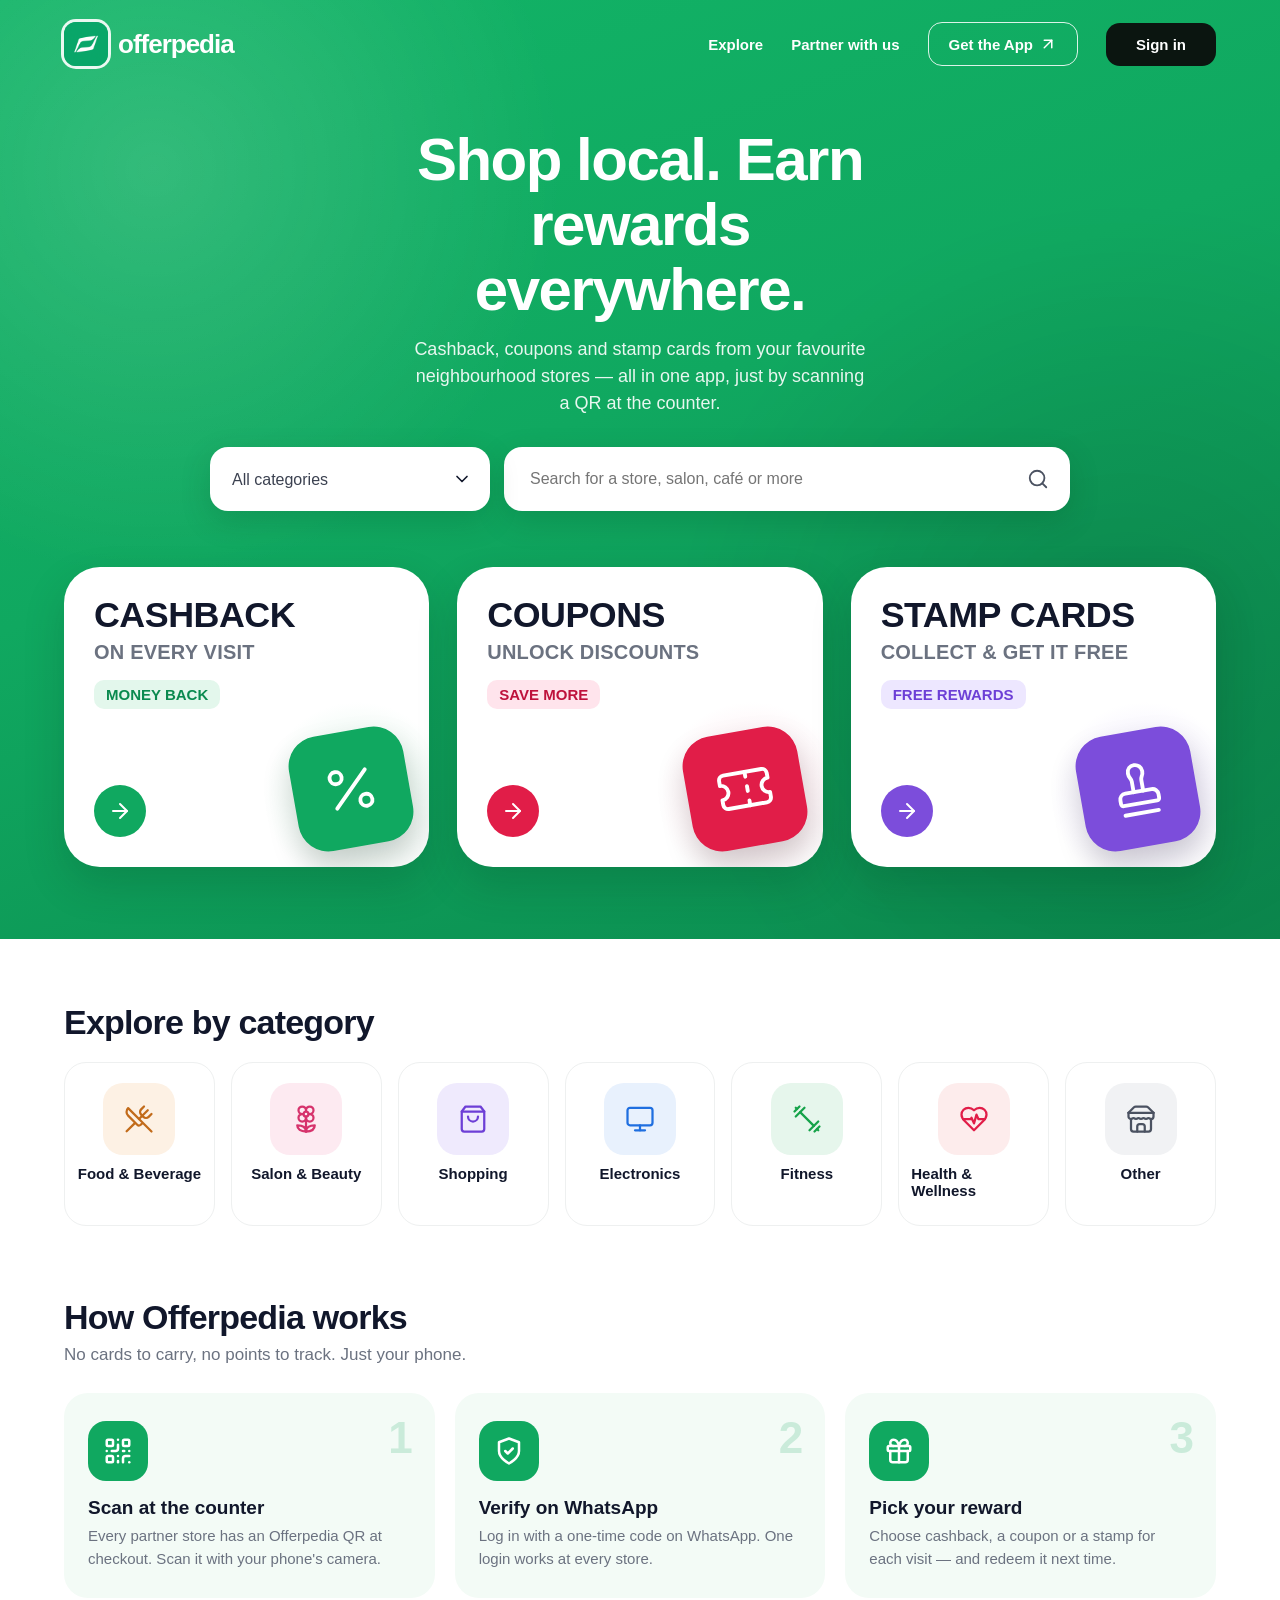
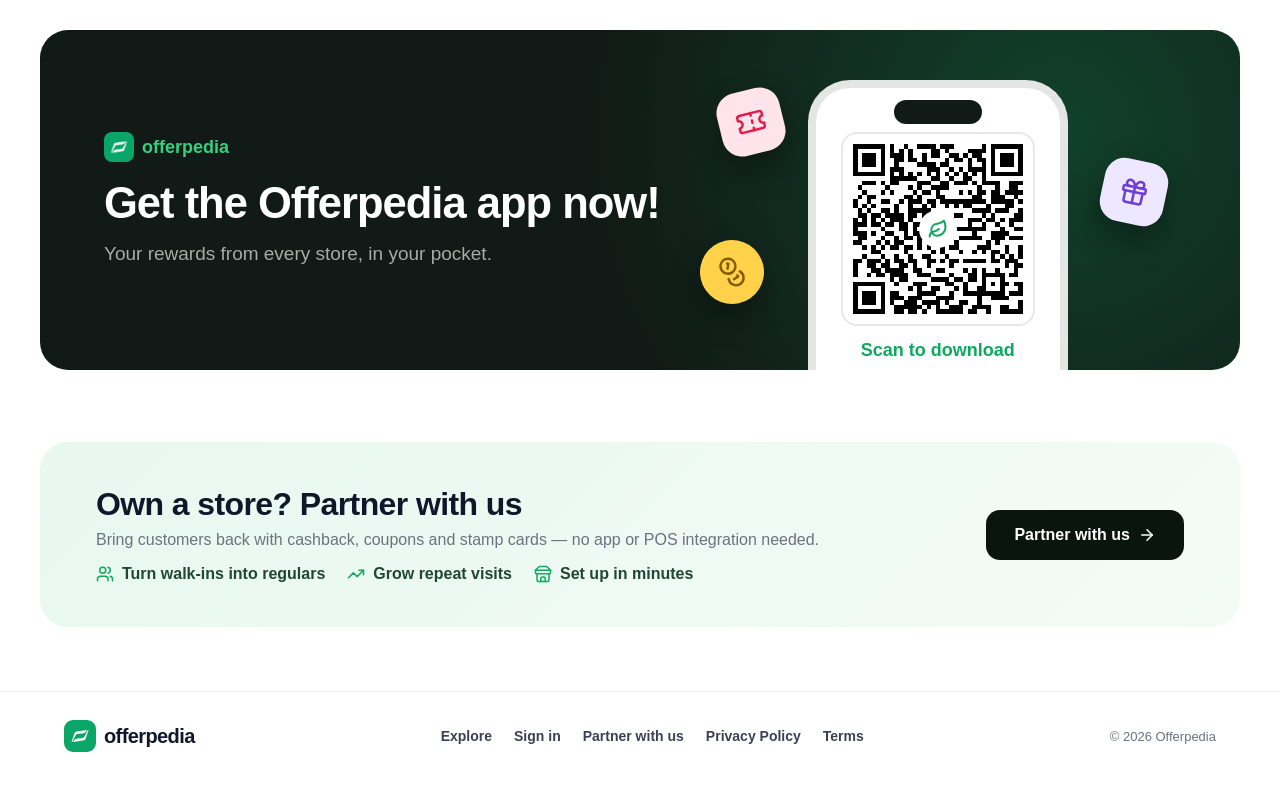
==== commit b6c55859: "Make site fully navigable: add explore, sign-in, partner, app, privacy, terms and 404 pages Fix brok" ====
--- a/index.html
+++ b/index.html
@@ -98,7 +98,7 @@
 .footer-inner { max-width: 1200px; margin: 0 auto; padding: 28px 24px 36px; display: flex; align-items: center; justify-content: space-between; gap: 16px; flex-wrap: wrap; }
 .footer-brand { display: inline-flex; align-items: center; gap: 8px; font-size: 20px; font-weight: 800; letter-spacing: -0.6px; }
 .footer-brand img { width: 32px; height: 32px; border-radius: 9px; }
-.footer-links { display: flex; gap: 22px; }
+.footer-links { display: flex; gap: 22px; flex-wrap: wrap; }
 .footer-links a { color: #3b4150; text-decoration: none; font-weight: 600; font-size: 14px; }
 .copyright { color: var(--muted); font-size: 13px; }
 
@@ -268,15 +268,15 @@
   <header class="hero">
     <!-- LandingNav -->
     <nav class="nav">
-      <a href="/" class="brand" aria-label="Offerpedia home">
+      <a href="index.html" class="brand" aria-label="Offerpedia home">
         <img src="logo.png" alt="" class="brand-logo" />
         <span class="brand-name">offerpedia</span>
       </a>
       <div class="nav-actions">
-        <a href="/rewards/explore" class="nav-link hide-sm">Explore</a>
-        <a href="#" class="nav-link hide-sm" data-signup hidden>Partner with us</a>
+        <a href="explore.html" class="nav-link hide-sm">Explore</a>
+        <a href="partner.html" class="nav-link hide-sm" data-signup>Partner with us</a>
         <button type="button" class="btn-outline hide-sm" id="get-app-btn">Get the App <svg xmlns="http://www.w3.org/2000/svg" width="18" height="18" viewBox="0 0 24 24" fill="none" stroke="currentColor" stroke-width="2" stroke-linecap="round" stroke-linejoin="round" aria-hidden="true"><path d="M7 7h10v10"/><path d="M7 17 17 7"/></svg></button>
-        <a href="/rewards/login?redirect=%2Frewards%2Fme" class="btn-dark">Sign in</a>
+        <a href="signin.html" class="btn-dark">Sign in</a>
       </div>
     </nav>
 
@@ -302,7 +302,7 @@
       <h1>Shop local. Earn rewards everywhere.</h1>
       <p class="hero-sub">Cashback, coupons and stamp cards from your favourite neighbourhood stores — all in one app, just by scanning a QR at the counter.</p>
 
-      <form class="search-row" role="search" action="/rewards/explore" method="get" id="search-form">
+      <form class="search-row" role="search" action="explore.html" method="get" id="search-form">
         <label class="select-box">
           <select name="category" aria-label="Choose a category">
             <option value="">All categories</option>
@@ -323,7 +323,7 @@
       </form>
 
       <div class="cards">
-        <a href="/rewards/explore" class="card green">
+        <a href="explore.html?type=cashback" class="card green">
           <div class="card-text">
             <h2>CASHBACK</h2>
             <p>On every visit</p>
@@ -332,7 +332,7 @@
           <span class="card-arrow"><svg xmlns="http://www.w3.org/2000/svg" width="24" height="24" viewBox="0 0 24 24" fill="none" stroke="currentColor" stroke-width="2" stroke-linecap="round" stroke-linejoin="round" aria-hidden="true"><path d="M5 12h14"/><path d="m12 5 7 7-7 7"/></svg></span>
           <div class="card-art" aria-hidden="true"><div class="blob"></div><div class="art-disc"><svg xmlns="http://www.w3.org/2000/svg" width="58" height="58" viewBox="0 0 24 24" fill="none" stroke="currentColor" stroke-width="1.6" stroke-linecap="round" stroke-linejoin="round" aria-hidden="true"><line x1="19" x2="5" y1="5" y2="19"/><circle cx="6.5" cy="6.5" r="2.5"/><circle cx="17.5" cy="17.5" r="2.5"/></svg></div></div>
         </a>
-        <a href="/rewards/explore" class="card rose">
+        <a href="explore.html?type=coupon" class="card rose">
           <div class="card-text">
             <h2>COUPONS</h2>
             <p>Unlock discounts</p>
@@ -341,7 +341,7 @@
           <span class="card-arrow"><svg xmlns="http://www.w3.org/2000/svg" width="24" height="24" viewBox="0 0 24 24" fill="none" stroke="currentColor" stroke-width="2" stroke-linecap="round" stroke-linejoin="round" aria-hidden="true"><path d="M5 12h14"/><path d="m12 5 7 7-7 7"/></svg></span>
           <div class="card-art" aria-hidden="true"><div class="blob"></div><div class="art-disc"><svg xmlns="http://www.w3.org/2000/svg" width="58" height="58" viewBox="0 0 24 24" fill="none" stroke="currentColor" stroke-width="1.6" stroke-linecap="round" stroke-linejoin="round" aria-hidden="true"><path d="M2 9a3 3 0 0 1 0 6v2a2 2 0 0 0 2 2h16a2 2 0 0 0 2-2v-2a3 3 0 0 1 0-6V7a2 2 0 0 0-2-2H4a2 2 0 0 0-2 2Z"/><path d="M13 5v2"/><path d="M13 17v2"/><path d="M13 11v2"/></svg></div></div>
         </a>
-        <a href="/rewards/explore" class="card violet">
+        <a href="explore.html?type=stamps" class="card violet">
           <div class="card-text">
             <h2>STAMP CARDS</h2>
             <p>Collect &amp; get it free</p>
@@ -358,13 +358,13 @@
   <section class="section" id="cat-section">
     <h2 class="section-title">Explore by category</h2>
     <div class="cat-row" id="cat-row">
-      <a href="/rewards/explore?category=food" class="cat" data-cat="food"><span class="cat-icon" style="background:#fdf1e4;color:#c26b1a"><svg xmlns="http://www.w3.org/2000/svg" width="30" height="30" viewBox="0 0 24 24" fill="none" stroke="currentColor" stroke-width="1.8" stroke-linecap="round" stroke-linejoin="round" aria-hidden="true"><path d="m16 2-2.3 2.3a3 3 0 0 0 0 4.2l1.8 1.8a3 3 0 0 0 4.2 0L22 8"/><path d="M15 15 3.3 3.3a4.2 4.2 0 0 0 0 6l7.3 7.3c.7.7 2 .7 2.8 0L15 15Zm0 0 7 7"/><path d="m2.1 21.8 6.4-6.3"/><path d="m19 5-7 7"/></svg></span><strong>Food &amp; Beverage</strong><span class="cat-count"></span></a>
-      <a href="/rewards/explore?category=salon_beauty" class="cat" data-cat="salon_beauty"><span class="cat-icon" style="background:#fdeaf1;color:#d6336c"><svg xmlns="http://www.w3.org/2000/svg" width="30" height="30" viewBox="0 0 24 24" fill="none" stroke="currentColor" stroke-width="1.8" stroke-linecap="round" stroke-linejoin="round" aria-hidden="true"><path d="M12 5a3 3 0 1 1 3 3m-3-3a3 3 0 1 0-3 3m3-3v1M9 8a3 3 0 1 0 3 3M9 8h1m5 0a3 3 0 1 1-3 3m3-3h-1m-2 3v-1"/><circle cx="12" cy="8" r="2"/><path d="M12 10v12"/><path d="M12 22c4.2 0 7-1.667 7-5-4.2 0-7 1.667-7 5Z"/><path d="M12 22c-4.2 0-7-1.667-7-5 4.2 0 7 1.667 7 5Z"/></svg></span><strong>Salon &amp; Beauty</strong><span class="cat-count"></span></a>
-      <a href="/rewards/explore?category=shopping" class="cat" data-cat="shopping"><span class="cat-icon" style="background:#efeafd;color:#6d3fd6"><svg xmlns="http://www.w3.org/2000/svg" width="30" height="30" viewBox="0 0 24 24" fill="none" stroke="currentColor" stroke-width="1.8" stroke-linecap="round" stroke-linejoin="round" aria-hidden="true"><path d="M6 2 3 6v14a2 2 0 0 0 2 2h14a2 2 0 0 0 2-2V6l-3-4Z"/><path d="M3 6h18"/><path d="M16 10a4 4 0 0 1-8 0"/></svg></span><strong>Shopping</strong><span class="cat-count"></span></a>
-      <a href="/rewards/explore?category=electronics" class="cat" data-cat="electronics"><span class="cat-icon" style="background:#e8f1fd;color:#1f6fe0"><svg xmlns="http://www.w3.org/2000/svg" width="30" height="30" viewBox="0 0 24 24" fill="none" stroke="currentColor" stroke-width="1.8" stroke-linecap="round" stroke-linejoin="round" aria-hidden="true"><rect width="20" height="14" x="2" y="3" rx="2"/><line x1="8" x2="16" y1="21" y2="21"/><line x1="12" x2="12" y1="17" y2="21"/></svg></span><strong>Electronics</strong><span class="cat-count"></span></a>
-      <a href="/rewards/explore?category=fitness" class="cat" data-cat="fitness"><span class="cat-icon" style="background:#e6f6ec;color:#16a34a"><svg xmlns="http://www.w3.org/2000/svg" width="30" height="30" viewBox="0 0 24 24" fill="none" stroke="currentColor" stroke-width="1.8" stroke-linecap="round" stroke-linejoin="round" aria-hidden="true"><path d="m6.5 6.5 11 11"/><path d="m21 21-1-1"/><path d="m3 3 1 1"/><path d="m18 22 4-4"/><path d="m2 6 4-4"/><path d="m3 10 7-7"/><path d="m14 21 7-7"/></svg></span><strong>Fitness</strong><span class="cat-count"></span></a>
-      <a href="/rewards/explore?category=health" class="cat" data-cat="health"><span class="cat-icon" style="background:#fdecec;color:#e11d48"><svg xmlns="http://www.w3.org/2000/svg" width="30" height="30" viewBox="0 0 24 24" fill="none" stroke="currentColor" stroke-width="1.8" stroke-linecap="round" stroke-linejoin="round" aria-hidden="true"><path d="M19 14c1.49-1.46 3-3.21 3-5.5A5.5 5.5 0 0 0 16.5 3c-1.76 0-3 .5-4.5 2-1.5-1.5-2.74-2-4.5-2A5.5 5.5 0 0 0 2 8.5c0 2.3 1.5 4.05 3 5.5l7 7Z"/><path d="M3.22 12H9.5l.5-1 2 4.5 2-7 1.5 3.5h5.27"/></svg></span><strong>Health &amp; Wellness</strong><span class="cat-count"></span></a>
-      <a href="/rewards/explore?category=other" class="cat" data-cat="other"><span class="cat-icon" style="background:#f1f2f4;color:#4b5261"><svg xmlns="http://www.w3.org/2000/svg" width="30" height="30" viewBox="0 0 24 24" fill="none" stroke="currentColor" stroke-width="1.8" stroke-linecap="round" stroke-linejoin="round" aria-hidden="true"><path d="m2 7 4.41-4.41A2 2 0 0 1 7.83 2h8.34a2 2 0 0 1 1.42.59L22 7"/><path d="M4 12v8a2 2 0 0 0 2 2h12a2 2 0 0 0 2-2v-8"/><path d="M15 22v-4a2 2 0 0 0-2-2h-2a2 2 0 0 0-2 2v4"/><path d="M2 7h20"/><path d="M22 7v3a2 2 0 0 1-2 2v0a2.7 2.7 0 0 1-1.59-.63.7.7 0 0 0-.82 0A2.7 2.7 0 0 1 16 12a2.7 2.7 0 0 1-1.59-.63.7.7 0 0 0-.82 0A2.7 2.7 0 0 1 12 12a2.7 2.7 0 0 1-1.59-.63.7.7 0 0 0-.82 0A2.7 2.7 0 0 1 8 12a2.7 2.7 0 0 1-1.59-.63.7.7 0 0 0-.82 0A2.7 2.7 0 0 1 4 12v0a2 2 0 0 1-2-2V7"/></svg></span><strong>Other</strong><span class="cat-count"></span></a>
+      <a href="explore.html?category=food" class="cat" data-cat="food"><span class="cat-icon" style="background:#fdf1e4;color:#c26b1a"><svg xmlns="http://www.w3.org/2000/svg" width="30" height="30" viewBox="0 0 24 24" fill="none" stroke="currentColor" stroke-width="1.8" stroke-linecap="round" stroke-linejoin="round" aria-hidden="true"><path d="m16 2-2.3 2.3a3 3 0 0 0 0 4.2l1.8 1.8a3 3 0 0 0 4.2 0L22 8"/><path d="M15 15 3.3 3.3a4.2 4.2 0 0 0 0 6l7.3 7.3c.7.7 2 .7 2.8 0L15 15Zm0 0 7 7"/><path d="m2.1 21.8 6.4-6.3"/><path d="m19 5-7 7"/></svg></span><strong>Food &amp; Beverage</strong><span class="cat-count"></span></a>
+      <a href="explore.html?category=salon_beauty" class="cat" data-cat="salon_beauty"><span class="cat-icon" style="background:#fdeaf1;color:#d6336c"><svg xmlns="http://www.w3.org/2000/svg" width="30" height="30" viewBox="0 0 24 24" fill="none" stroke="currentColor" stroke-width="1.8" stroke-linecap="round" stroke-linejoin="round" aria-hidden="true"><path d="M12 5a3 3 0 1 1 3 3m-3-3a3 3 0 1 0-3 3m3-3v1M9 8a3 3 0 1 0 3 3M9 8h1m5 0a3 3 0 1 1-3 3m3-3h-1m-2 3v-1"/><circle cx="12" cy="8" r="2"/><path d="M12 10v12"/><path d="M12 22c4.2 0 7-1.667 7-5-4.2 0-7 1.667-7 5Z"/><path d="M12 22c-4.2 0-7-1.667-7-5 4.2 0 7 1.667 7 5Z"/></svg></span><strong>Salon &amp; Beauty</strong><span class="cat-count"></span></a>
+      <a href="explore.html?category=shopping" class="cat" data-cat="shopping"><span class="cat-icon" style="background:#efeafd;color:#6d3fd6"><svg xmlns="http://www.w3.org/2000/svg" width="30" height="30" viewBox="0 0 24 24" fill="none" stroke="currentColor" stroke-width="1.8" stroke-linecap="round" stroke-linejoin="round" aria-hidden="true"><path d="M6 2 3 6v14a2 2 0 0 0 2 2h14a2 2 0 0 0 2-2V6l-3-4Z"/><path d="M3 6h18"/><path d="M16 10a4 4 0 0 1-8 0"/></svg></span><strong>Shopping</strong><span class="cat-count"></span></a>
+      <a href="explore.html?category=electronics" class="cat" data-cat="electronics"><span class="cat-icon" style="background:#e8f1fd;color:#1f6fe0"><svg xmlns="http://www.w3.org/2000/svg" width="30" height="30" viewBox="0 0 24 24" fill="none" stroke="currentColor" stroke-width="1.8" stroke-linecap="round" stroke-linejoin="round" aria-hidden="true"><rect width="20" height="14" x="2" y="3" rx="2"/><line x1="8" x2="16" y1="21" y2="21"/><line x1="12" x2="12" y1="17" y2="21"/></svg></span><strong>Electronics</strong><span class="cat-count"></span></a>
+      <a href="explore.html?category=fitness" class="cat" data-cat="fitness"><span class="cat-icon" style="background:#e6f6ec;color:#16a34a"><svg xmlns="http://www.w3.org/2000/svg" width="30" height="30" viewBox="0 0 24 24" fill="none" stroke="currentColor" stroke-width="1.8" stroke-linecap="round" stroke-linejoin="round" aria-hidden="true"><path d="m6.5 6.5 11 11"/><path d="m21 21-1-1"/><path d="m3 3 1 1"/><path d="m18 22 4-4"/><path d="m2 6 4-4"/><path d="m3 10 7-7"/><path d="m14 21 7-7"/></svg></span><strong>Fitness</strong><span class="cat-count"></span></a>
+      <a href="explore.html?category=health" class="cat" data-cat="health"><span class="cat-icon" style="background:#fdecec;color:#e11d48"><svg xmlns="http://www.w3.org/2000/svg" width="30" height="30" viewBox="0 0 24 24" fill="none" stroke="currentColor" stroke-width="1.8" stroke-linecap="round" stroke-linejoin="round" aria-hidden="true"><path d="M19 14c1.49-1.46 3-3.21 3-5.5A5.5 5.5 0 0 0 16.5 3c-1.76 0-3 .5-4.5 2-1.5-1.5-2.74-2-4.5-2A5.5 5.5 0 0 0 2 8.5c0 2.3 1.5 4.05 3 5.5l7 7Z"/><path d="M3.22 12H9.5l.5-1 2 4.5 2-7 1.5 3.5h5.27"/></svg></span><strong>Health &amp; Wellness</strong><span class="cat-count"></span></a>
+      <a href="explore.html?category=other" class="cat" data-cat="other"><span class="cat-icon" style="background:#f1f2f4;color:#4b5261"><svg xmlns="http://www.w3.org/2000/svg" width="30" height="30" viewBox="0 0 24 24" fill="none" stroke="currentColor" stroke-width="1.8" stroke-linecap="round" stroke-linejoin="round" aria-hidden="true"><path d="m2 7 4.41-4.41A2 2 0 0 1 7.83 2h8.34a2 2 0 0 1 1.42.59L22 7"/><path d="M4 12v8a2 2 0 0 0 2 2h12a2 2 0 0 0 2-2v-8"/><path d="M15 22v-4a2 2 0 0 0-2-2h-2a2 2 0 0 0-2 2v4"/><path d="M2 7h20"/><path d="M22 7v3a2 2 0 0 1-2 2v0a2.7 2.7 0 0 1-1.59-.63.7.7 0 0 0-.82 0A2.7 2.7 0 0 1 16 12a2.7 2.7 0 0 1-1.59-.63.7.7 0 0 0-.82 0A2.7 2.7 0 0 1 12 12a2.7 2.7 0 0 1-1.59-.63.7.7 0 0 0-.82 0A2.7 2.7 0 0 1 8 12a2.7 2.7 0 0 1-1.59-.63.7.7 0 0 0-.82 0A2.7 2.7 0 0 1 4 12v0a2 2 0 0 1-2-2V7"/></svg></span><strong>Other</strong><span class="cat-count"></span></a>
     </div>
   </section>
 
@@ -398,7 +398,7 @@
   <section class="section" id="featured-section" hidden>
     <div class="section-head">
       <h2 class="section-title">Stores on Offerpedia</h2>
-      <a href="/rewards/explore" class="see-all">See all <svg xmlns="http://www.w3.org/2000/svg" width="16" height="16" viewBox="0 0 24 24" fill="none" stroke="currentColor" stroke-width="2" stroke-linecap="round" stroke-linejoin="round" aria-hidden="true"><path d="M5 12h14"/><path d="m12 5 7 7-7 7"/></svg></a>
+      <a href="explore.html" class="see-all">See all <svg xmlns="http://www.w3.org/2000/svg" width="16" height="16" viewBox="0 0 24 24" fill="none" stroke="currentColor" stroke-width="2" stroke-linecap="round" stroke-linejoin="round" aria-hidden="true"><path d="M5 12h14"/><path d="m12 5 7 7-7 7"/></svg></a>
     </div>
     <div class="featured" id="featured"></div>
   </section>
@@ -410,7 +410,7 @@
         <div class="mini-brand"><img src="logo.png" alt="" /> offerpedia</div>
         <h2>Get the Offerpedia app now!</h2>
         <p>Your rewards from every store, in your pocket.</p>
-        <a href="/app" class="app-btn"><svg xmlns="http://www.w3.org/2000/svg" width="18" height="18" viewBox="0 0 24 24" fill="none" stroke="currentColor" stroke-width="2" stroke-linecap="round" stroke-linejoin="round" aria-hidden="true"><path d="M21 15v4a2 2 0 0 1-2 2H5a2 2 0 0 1-2-2v-4"/><polyline points="7 10 12 15 17 10"/><line x1="12" x2="12" y1="15" y2="3"/></svg> Get the App</a>
+        <a href="app.html" class="app-btn"><svg xmlns="http://www.w3.org/2000/svg" width="18" height="18" viewBox="0 0 24 24" fill="none" stroke="currentColor" stroke-width="2" stroke-linecap="round" stroke-linejoin="round" aria-hidden="true"><path d="M21 15v4a2 2 0 0 1-2 2H5a2 2 0 0 1-2-2v-4"/><polyline points="7 10 12 15 17 10"/><line x1="12" x2="12" y1="15" y2="3"/></svg> Get the App</a>
       </div>
       <div class="phone-area">
         <div class="float f1" aria-hidden="true"><svg xmlns="http://www.w3.org/2000/svg" width="30" height="30" viewBox="0 0 24 24" fill="none" stroke="currentColor" stroke-width="2" stroke-linecap="round" stroke-linejoin="round" aria-hidden="true"><path d="M2 9a3 3 0 0 1 0 6v2a2 2 0 0 0 2 2h16a2 2 0 0 0 2-2v-2a3 3 0 0 1 0-6V7a2 2 0 0 0-2-2H4a2 2 0 0 0-2 2Z"/><path d="M13 5v2"/><path d="M13 17v2"/><path d="M13 11v2"/></svg></div>
@@ -440,7 +440,7 @@
           <li><svg xmlns="http://www.w3.org/2000/svg" width="18" height="18" viewBox="0 0 24 24" fill="none" stroke="currentColor" stroke-width="2" stroke-linecap="round" stroke-linejoin="round" aria-hidden="true"><path d="m2 7 4.41-4.41A2 2 0 0 1 7.83 2h8.34a2 2 0 0 1 1.42.59L22 7"/><path d="M4 12v8a2 2 0 0 0 2 2h12a2 2 0 0 0 2-2v-8"/><path d="M15 22v-4a2 2 0 0 0-2-2h-2a2 2 0 0 0-2 2v4"/><path d="M2 7h20"/><path d="M22 7v3a2 2 0 0 1-2 2v0a2.7 2.7 0 0 1-1.59-.63.7.7 0 0 0-.82 0A2.7 2.7 0 0 1 16 12a2.7 2.7 0 0 1-1.59-.63.7.7 0 0 0-.82 0A2.7 2.7 0 0 1 12 12a2.7 2.7 0 0 1-1.59-.63.7.7 0 0 0-.82 0A2.7 2.7 0 0 1 8 12a2.7 2.7 0 0 1-1.59-.63.7.7 0 0 0-.82 0A2.7 2.7 0 0 1 4 12v0a2 2 0 0 1-2-2V7"/></svg> Set up in minutes</li>
         </ul>
       </div>
-      <a href="#" class="partner-btn" data-signup hidden>Partner with us <svg xmlns="http://www.w3.org/2000/svg" width="18" height="18" viewBox="0 0 24 24" fill="none" stroke="currentColor" stroke-width="2" stroke-linecap="round" stroke-linejoin="round" aria-hidden="true"><path d="M5 12h14"/><path d="m12 5 7 7-7 7"/></svg></a>
+      <a href="partner.html" class="partner-btn" data-signup>Partner with us <svg xmlns="http://www.w3.org/2000/svg" width="18" height="18" viewBox="0 0 24 24" fill="none" stroke="currentColor" stroke-width="2" stroke-linecap="round" stroke-linejoin="round" aria-hidden="true"><path d="M5 12h14"/><path d="m12 5 7 7-7 7"/></svg></a>
     </div>
   </section>
 
@@ -448,9 +448,11 @@
     <div class="footer-inner">
       <div class="footer-brand"><img src="logo.png" alt="" /> offerpedia</div>
       <nav class="footer-links">
-        <a href="/rewards/explore">Explore</a>
-        <a href="/rewards/login?redirect=%2Frewards%2Fme">Sign in</a>
-        <a href="#" data-signup hidden>Partner with us</a>
+        <a href="explore.html">Explore</a>
+        <a href="signin.html">Sign in</a>
+        <a href="partner.html" data-signup>Partner with us</a>
+        <a href="privacy.html">Privacy Policy</a>
+        <a href="terms.html">Terms</a>
       </nav>
       <span class="copyright">© <span id="year"></span> Offerpedia</span>
     </div>
@@ -1113,13 +1115,13 @@
     if (q) p.set('q', q);
     if (this.category.value) p.set('category', this.category.value);
     var qs = p.toString();
-    window.location.href = '/rewards/explore' + (qs ? '?' + qs : '');
+    window.location.href = 'explore.html' + (qs ? '?' + qs : '');
   });
 
   // QR for the /app smart link (rendered as SVG, ECC level H).
   (function renderQR() {
-    var origin = /^https?:$/.test(location.protocol) ? location.origin : 'https://offerpedia.app';
-    var qr = qrcodegen.QrCode.encodeText(origin + '/app', qrcodegen.QrCode.Ecc.HIGH);
+    var origin = /^https?:$/.test(location.protocol) ? location.origin : 'https://offerpedia.org';
+    var qr = qrcodegen.QrCode.encodeText(origin + '/app.html', qrcodegen.QrCode.Ecc.HIGH);
     var n = qr.size, d = '';
     for (var y = 0; y < n; y++) for (var x = 0; x < n; x++) if (qr.getModule(x, y)) d += 'M' + x + ' ' + y + 'h1v1h-1z';
     var svg = document.getElementById('qr');
@@ -1130,7 +1132,7 @@
 
   function setSignup(url) {
     if (!url) return;
-    document.querySelectorAll('[data-signup]').forEach(function (a) { a.href = url; a.hidden = false; });
+    document.querySelectorAll('[data-signup]').forEach(function (a) { a.href = url; });
   }
 
   function unwrap(json) {
@@ -1192,7 +1194,7 @@
     var name = v.organization_name || '';
     var profile = v.profile || {};
     var a = el('a', 'vendor');
-    a.href = '/rewards/me/' + encodeURIComponent(v.organization_id);
+    a.href = 'explore.html?q=' + encodeURIComponent(name);
 
     var cover = el('div', 'vendor-cover');
     cover.style.background = heroBackground(name, profile.cover_url);
